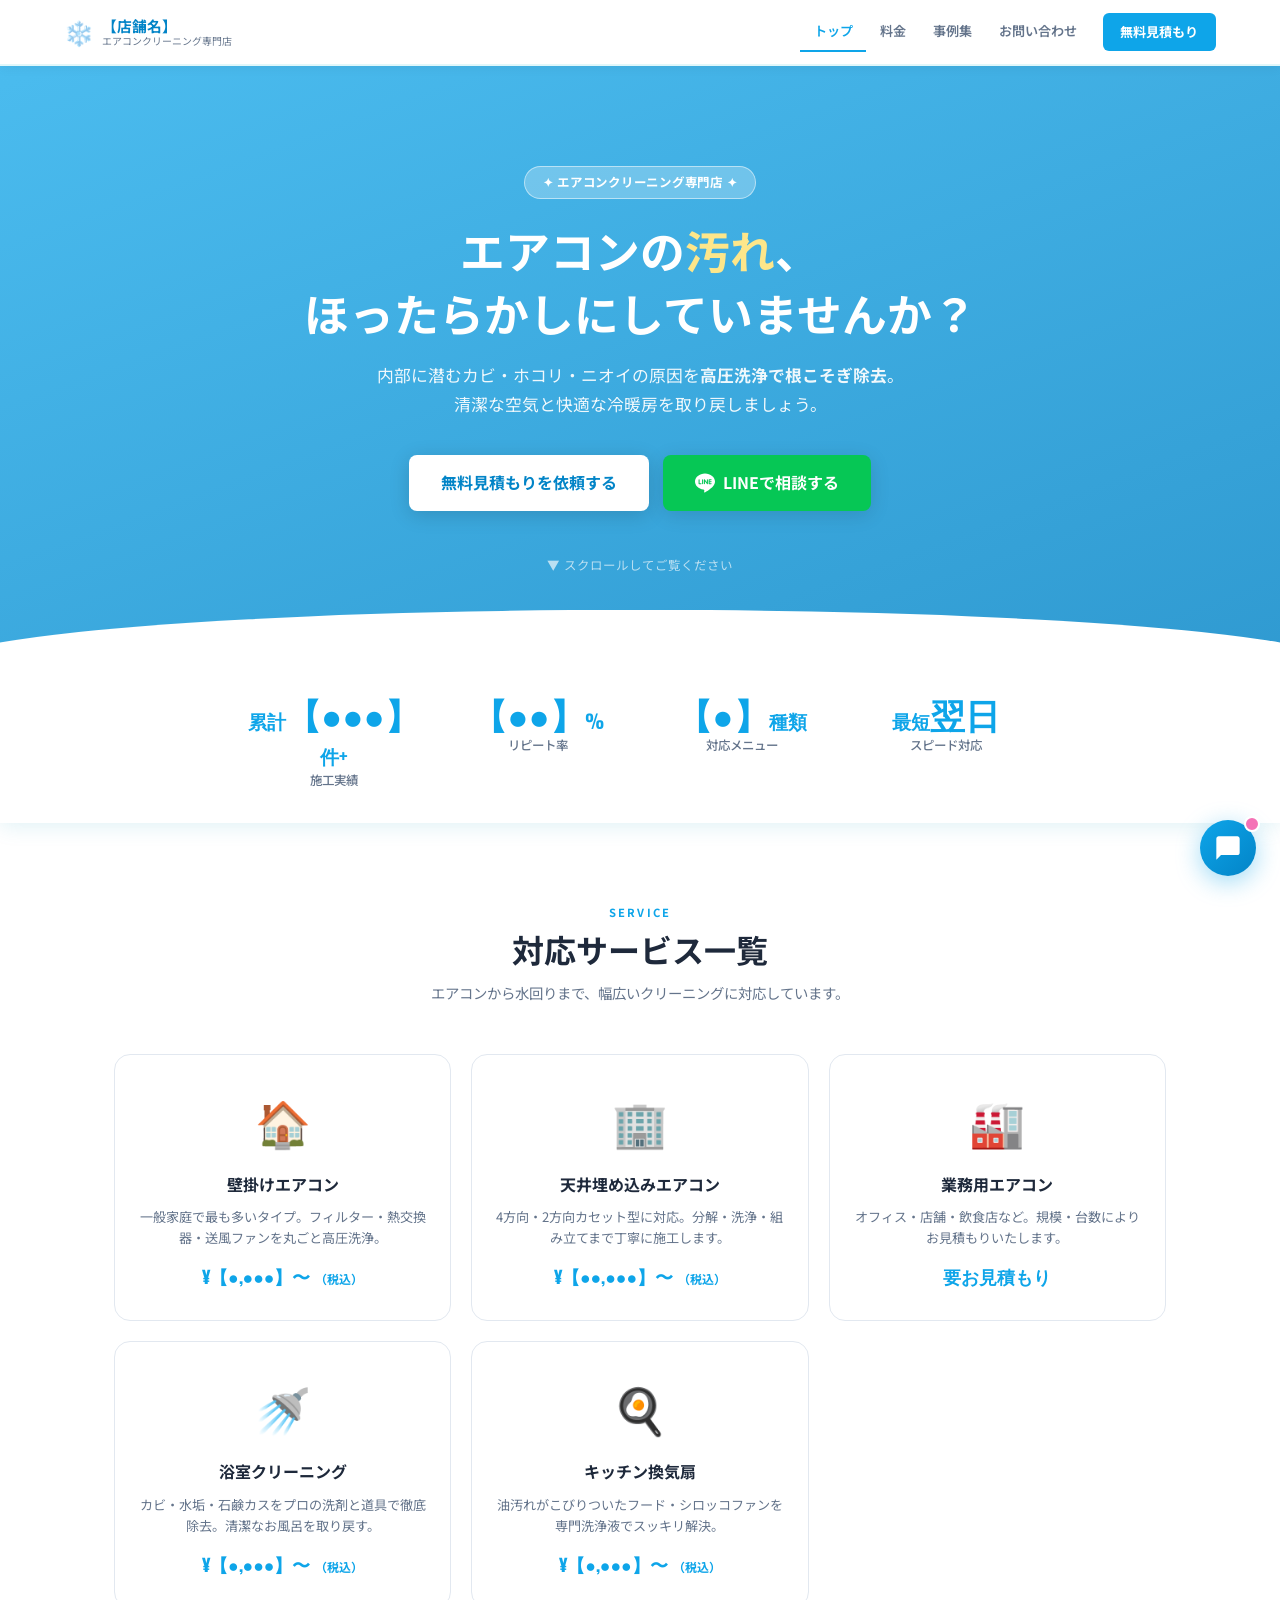
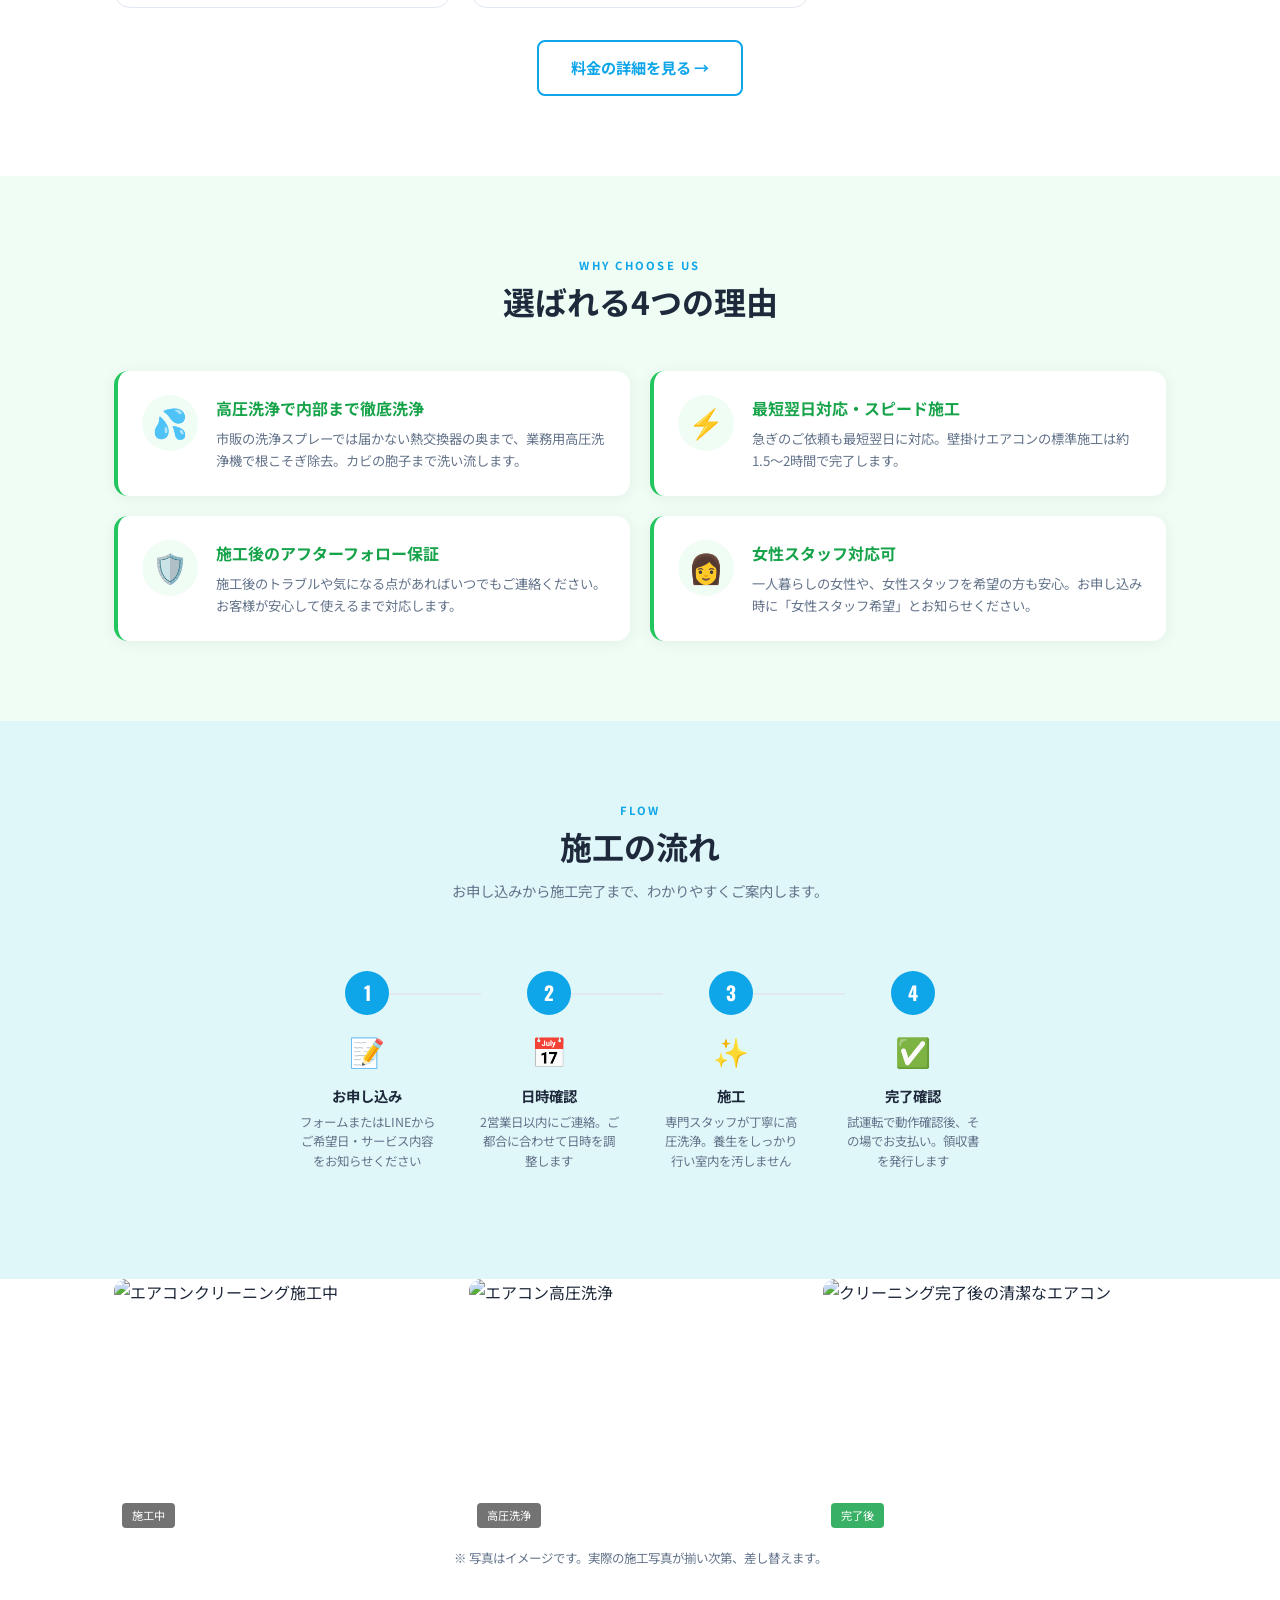
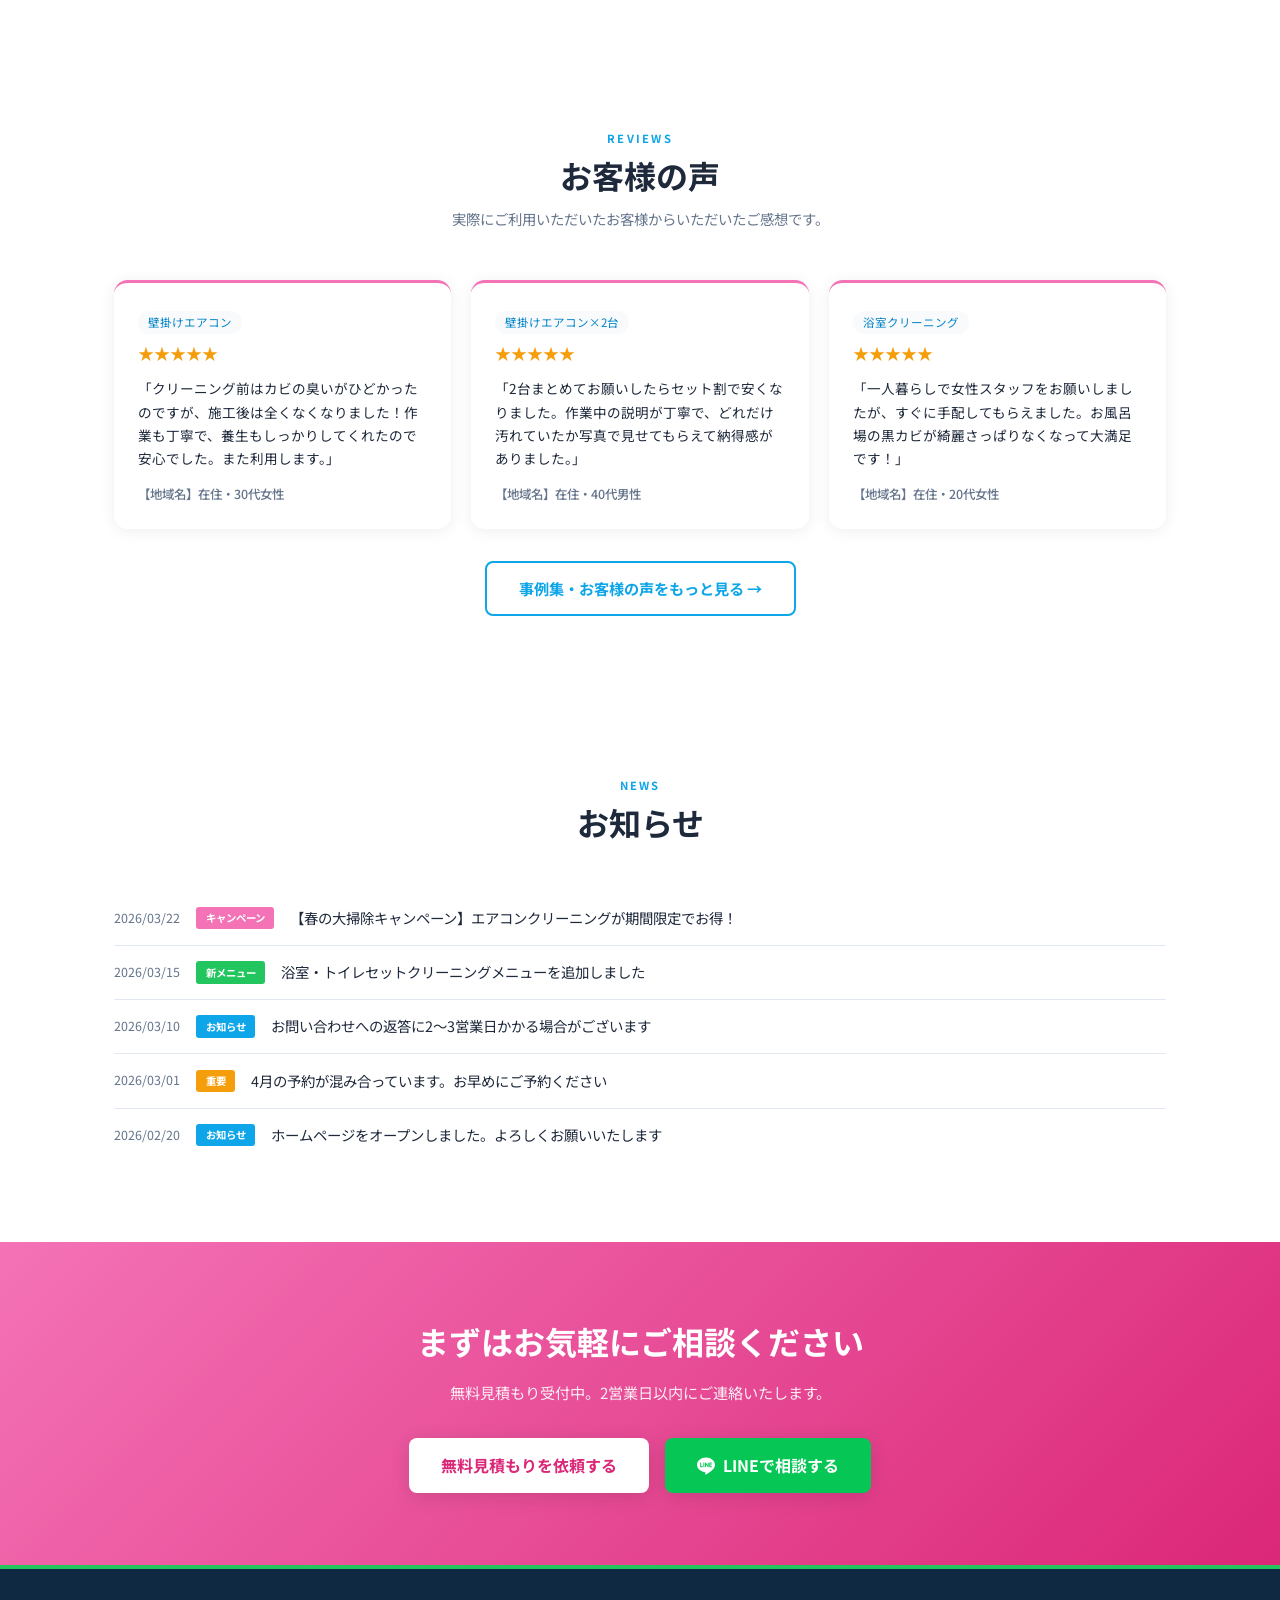
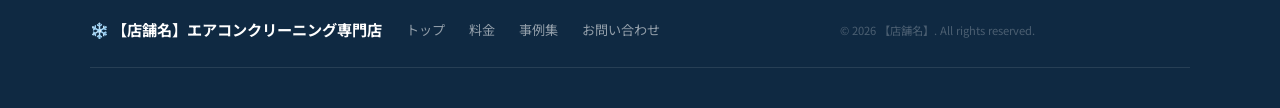
==== index.html @ 5e92447d "エアコンクリーニング専門店HP 初版 Co-Authored-By: Claude Sonnet 4.6 <noreply@anthropic.com>" ====
<!DOCTYPE html>
<html lang="ja">
<head>
  <meta charset="UTF-8">
  <meta name="viewport" content="width=device-width, initial-scale=1.0">
  <title>【地域名】エアコンクリーニング専門店 | プロの高圧洗浄で清潔なエアコンに</title>
  <meta name="description" content="【地域名】のエアコンクリーニング専門店。壁掛け・天井埋め込み・業務用エアコンの内部高圧洗浄。カビ・臭い・ホコリを徹底除去。女性スタッフ対応可・安心の保証付き。最短翌日対応。">
  <meta name="keywords" content="エアコンクリーニング,エアコン掃除,エアコン洗浄,カビ除去,【地域名】,即日対応,安い,料金">
  <!-- OGP -->
  <meta property="og:title" content="【地域名】エアコンクリーニング専門店">
  <meta property="og:description" content="高圧洗浄でエアコン内部のカビ・臭いを根こそぎ除去。安心の保証付き。【地域名】エリア対応。">
  <meta property="og:type" content="website">
  <meta property="og:locale" content="ja_JP">
  <!-- JSON-LD 構造化データ -->
  <script type="application/ld+json">
  {
    "@context": "https://schema.org",
    "@type": "LocalBusiness",
    "name": "【店舗名】エアコンクリーニング専門店",
    "description": "エアコン・水回りクリーニング専門店。高圧洗浄でカビ・臭いを徹底除去。",
    "areaServed": "【地域名】",
    "priceRange": "¥¥"
  }
  </script>
  <!-- Google Fonts -->
  <link rel="preconnect" href="https://fonts.googleapis.com">
  <link rel="preconnect" href="https://fonts.gstatic.com" crossorigin>
  <link href="https://fonts.googleapis.com/css2?family=Noto+Sans+JP:wght@400;500;700&family=Oswald:wght@500;700&display=swap" rel="stylesheet">
  <link rel="stylesheet" href="common.css">
  <style>
    /* ── ヒーローセクション ── */
    .hero {
      /* 家族 × 清潔な空間 + 明るい水色オーバーレイ */
      background:
        linear-gradient(160deg, rgba(14,165,233,0.75) 0%, rgba(2,132,199,0.82) 100%),
        url('https://images.unsplash.com/photo-1586023492125-27b2c045efd7?w=1400&q=80&auto=format&fit=crop&crop=center') center/cover no-repeat;
      color: var(--white);
      padding: 100px 24px 88px;
      text-align: center;
      position: relative;
      overflow: hidden;
    }
    /* 波形の白いアクセント */
    .hero::after {
      content: '';
      position: absolute;
      bottom: -2px;
      left: 0;
      right: 0;
      height: 56px;
      background: var(--white);
      clip-path: ellipse(55% 100% at 50% 100%);
    }
    .hero-inner { position: relative; max-width: 800px; margin: 0 auto; }
    .hero-badge {
      display: inline-block;
      background: rgba(255,255,255,0.25);
      border: 1px solid rgba(255,255,255,0.5);
      color: var(--white);
      font-size: 0.78rem;
      font-weight: 700;
      padding: 5px 18px;
      border-radius: 20px;
      letter-spacing: 0.06em;
      margin-bottom: 20px;
    }
    .hero h1 {
      font-size: clamp(1.6rem, 5vw, 2.8rem);
      font-weight: 700;
      line-height: 1.4;
      margin: 0 0 16px;
    }
    .hero h1 span { color: #FDE68A; } /* 黄色ハイライトで目立たせる */
    .hero-sub {
      font-size: clamp(0.9rem, 2vw, 1.05rem);
      opacity: 0.92;
      margin-bottom: 36px;
      line-height: 1.75;
    }
    .hero-btns {
      display: flex;
      gap: 14px;
      justify-content: center;
      flex-wrap: wrap;
    }
    /* ヒーロー内のCTAは白ボタン */
    .hero-btns .btn-primary {
      background: var(--white);
      color: var(--primary2);
      font-size: 1rem;
      padding: 14px 32px;
      box-shadow: 0 4px 20px rgba(0,0,0,0.15);
    }
    .hero-btns .btn-primary:hover { background: #F0FAFF; transform: translateY(-2px); }
    .hero-btns .btn-line {
      display: inline-flex;
      align-items: center;
      gap: 8px;
      background: #06C755;
      color: var(--white);
      font-size: 1rem;
      font-weight: 700;
      padding: 14px 32px;
      border-radius: 8px;
      text-decoration: none;
      transition: background 0.2s, transform 0.2s;
      box-shadow: 0 4px 20px rgba(0,0,0,0.12);
    }
    .hero-btns .btn-line:hover { background: #05a847; transform: translateY(-2px); }
    .hero-scroll {
      margin-top: 44px;
      font-size: 0.78rem;
      opacity: 0.65;
      letter-spacing: 0.08em;
    }

    /* ── 実績バー ── */
    .stats-bar {
      background: var(--white);
      box-shadow: 0 4px 20px rgba(8,145,178,0.12);
      padding: 32px 24px;
    }
    .stats-grid {
      display: grid;
      grid-template-columns: repeat(2, 1fr);
      gap: 24px 16px;
      max-width: 800px;
      margin: 0 auto;
    }
    @media (min-width: 640px) {
      .stats-grid { grid-template-columns: repeat(4, 1fr); }
    }
    .stat-item { text-align: center; }
    .stat-num {
      font-family: 'Oswald', sans-serif;
      font-size: 2.2rem;
      font-weight: 700;
      color: var(--primary);
      line-height: 1;
    }
    .stat-num span { font-size: 1.2rem; }
    .stat-label {
      font-size: 0.78rem;
      color: var(--muted);
      margin-top: 4px;
      font-weight: 500;
    }

    /* ── サービスカード ── */
    .service-grid {
      display: grid;
      grid-template-columns: 1fr;
      gap: 20px;
    }
    @media (min-width: 480px) {
      .service-grid { grid-template-columns: repeat(2, 1fr); }
    }
    @media (min-width: 900px) {
      .service-grid { grid-template-columns: repeat(3, 1fr); }
    }
    .service-card {
      background: var(--white);
      border: 1px solid var(--border);
      border-radius: 16px;
      padding: 28px 24px;
      text-align: center;
      transition: transform 0.2s, box-shadow 0.2s;
      cursor: default;
    }
    .service-card:hover {
      transform: translateY(-4px);
      box-shadow: 0 12px 32px rgba(8,145,178,0.15);
    }
    .service-icon {
      font-size: 2.8rem;
      margin-bottom: 12px;
    }
    .service-card h3 {
      font-size: 1rem;
      font-weight: 700;
      color: var(--charcoal);
      margin: 0 0 8px;
    }
    .service-card p {
      font-size: 0.82rem;
      color: var(--muted);
      line-height: 1.6;
      margin: 0 0 14px;
    }
    .service-price {
      font-family: 'Oswald', sans-serif;
      font-size: 1.1rem;
      font-weight: 700;
      color: var(--primary);
    }
    .service-price span { font-size: 0.75rem; font-family: 'Noto Sans JP', sans-serif; }
    /* 5枚目・ワイドカード対応 */
    @media (min-width: 900px) {
      .service-card.wide { grid-column: span 1; }
      .service-grid .service-card:nth-child(4),
      .service-grid .service-card:nth-child(5) { /* 4・5枚目は中央配置 */ }
    }

    /* ── 選ばれる理由 ── */
    .reason-grid {
      display: grid;
      grid-template-columns: 1fr;
      gap: 20px;
    }
    @media (min-width: 640px) {
      .reason-grid { grid-template-columns: repeat(2, 1fr); }
    }
    .reason-card {
      display: flex;
      gap: 18px;
      align-items: flex-start;
      background: var(--white);
      border-radius: 14px;
      padding: 24px;
      box-shadow: 0 2px 16px rgba(0,0,0,0.06);
      border-left: 4px solid var(--green);
    }
    .reason-icon {
      flex-shrink: 0;
      width: 56px;
      height: 56px;
      background: var(--green-bg);
      border-radius: 50%;
      display: flex;
      align-items: center;
      justify-content: center;
      font-size: 1.8rem;
    }
    .reason-body h3 {
      font-size: 1rem;
      font-weight: 700;
      color: var(--green2);
      margin: 0 0 6px;
    }
    .reason-body p {
      font-size: 0.83rem;
      color: var(--muted);
      line-height: 1.65;
      margin: 0;
    }

    /* ── 施工の流れ ── */
    .flow-section { background: var(--primary-bg); }
    .flow-steps {
      display: grid;
      grid-template-columns: 1fr;
      gap: 0;
      max-width: 720px;
      margin: 0 auto;
      position: relative;
    }
    @media (min-width: 640px) {
      .flow-steps { grid-template-columns: repeat(4, 1fr); gap: 0 8px; }
    }
    .flow-step {
      display: flex;
      flex-direction: column;
      align-items: center;
      text-align: center;
      padding: 20px 16px;
      position: relative;
    }
    /* SP: 縦線 */
    .flow-step:not(:last-child)::after {
      content: '↓';
      color: var(--primary);
      font-size: 1.4rem;
      margin-top: 8px;
    }
    @media (min-width: 640px) {
      .flow-step:not(:last-child)::after { content: ''; }
    }
    .flow-num {
      width: 44px;
      height: 44px;
      border-radius: 50%;
      background: var(--primary);
      color: var(--white);
      font-family: 'Oswald', sans-serif;
      font-size: 1.2rem;
      font-weight: 700;
      display: flex;
      align-items: center;
      justify-content: center;
      margin-bottom: 12px;
      position: relative;
      z-index: 1;
    }
    /* PC: 横線 */
    @media (min-width: 640px) {
      .flow-step:not(:last-child) .flow-num::after {
        content: '';
        position: absolute;
        left: 44px;
        top: 50%;
        width: calc(100% + 8px + 40px);
        height: 2px;
        background: var(--border);
        z-index: 0;
      }
    }
    .flow-icon { font-size: 1.8rem; margin-bottom: 8px; }
    .flow-step h3 {
      font-size: 0.9rem;
      font-weight: 700;
      color: var(--charcoal);
      margin: 0 0 4px;
    }
    .flow-step p {
      font-size: 0.78rem;
      color: var(--muted);
      line-height: 1.55;
      margin: 0;
    }

    /* ── お客様の声 ── */
    .voices-grid {
      display: grid;
      grid-template-columns: 1fr;
      gap: 20px;
    }
    @media (min-width: 640px) {
      .voices-grid { grid-template-columns: repeat(3, 1fr); }
    }
    .voice-card {
      background: var(--white);
      border-radius: 14px;
      padding: 24px;
      box-shadow: 0 2px 16px rgba(0,0,0,0.07);
      border-top: 3px solid var(--pink);
    }
    .voice-stars {
      color: #F59E0B;
      font-size: 1rem;
      margin-bottom: 10px;
    }
    .voice-text {
      font-size: 0.85rem;
      color: var(--charcoal);
      line-height: 1.7;
      margin: 0 0 14px;
    }
    .voice-meta {
      font-size: 0.78rem;
      color: var(--muted);
      font-weight: 500;
    }
    .voice-tag {
      display: inline-block;
      background: var(--gray);
      color: var(--primary2);
      font-size: 0.72rem;
      padding: 2px 10px;
      border-radius: 20px;
      margin-bottom: 6px;
    }

    /* ── お知らせ ── */
    .news-section { background: var(--white); }

    /* ── CTA ── */
    .cta-section {
      /* ピンクグラデーション：温かみ・行動喚起 */
      background: linear-gradient(135deg, var(--pink) 0%, var(--pink2) 100%);
      color: var(--white);
      text-align: center;
      padding: 72px 24px;
    }
    .cta-section h2 {
      font-size: clamp(1.4rem, 3.5vw, 2rem);
      font-weight: 700;
      margin: 0 0 12px;
    }
    .cta-section p {
      font-size: 0.95rem;
      opacity: 0.9;
      margin: 0 0 32px;
    }
    .cta-btns {
      display: flex;
      gap: 16px;
      justify-content: center;
      flex-wrap: wrap;
    }
    .cta-btns .btn-white {
      background: var(--white);
      color: var(--pink2);
      font-weight: 700;
      padding: 14px 32px;
      border-radius: 8px;
      text-decoration: none;
      font-size: 1rem;
      transition: all 0.2s;
      box-shadow: 0 4px 20px rgba(0,0,0,0.12);
    }
    .cta-btns .btn-white:hover { background: #FFF0F6; transform: translateY(-2px); }
    .cta-btns .btn-line {
      display: inline-flex;
      align-items: center;
      gap: 8px;
      background: #06C755;
      color: var(--white);
      font-size: 1rem;
      font-weight: 700;
      padding: 14px 32px;
      border-radius: 8px;
      text-decoration: none;
      transition: all 0.2s;
      box-shadow: 0 4px 20px rgba(0,0,0,0.12);
    }
    .cta-btns .btn-line:hover { background: #05a847; transform: translateY(-2px); }

    /* フェードインアニメーション */
    .fade-in { opacity: 0; transform: translateY(20px); transition: opacity 0.6s ease, transform 0.6s ease; }
    .fade-in.visible { opacity: 1; transform: none; }
  </style>
</head>
<body>

<!-- ヘッダー -->
<header class="site-header">
  <div class="header-inner">
    <a class="site-logo" href="index.html">
      <span class="logo-icon">❄️</span>
      <span class="logo-text">【店舗名】<small>エアコンクリーニング専門店</small></span>
    </a>
    <button class="hamburger" id="hamburger" aria-label="メニューを開く" aria-expanded="false">
      <span></span><span></span><span></span>
    </button>
    <nav class="global-nav" id="global-nav" aria-hidden="true">
      <ul>
        <li><a href="index.html" class="active">トップ</a></li>
        <li><a href="price.html">料金</a></li>
        <li><a href="cases.html">事例集</a></li>
        <li><a href="contact.html">お問い合わせ</a></li>
      </ul>
      <a href="contact.html" class="btn-primary nav-cta">無料見積もり</a>
    </nav>
  </div>
</header>

<!-- ヒーローセクション -->
<section class="hero">
  <div class="hero-inner">
    <span class="hero-badge">✦ エアコンクリーニング専門店 ✦</span>
    <h1>エアコンの<span>汚れ</span>、<br>ほったらかしにしていませんか？</h1>
    <p class="hero-sub">
      内部に潜むカビ・ホコリ・ニオイの原因を<strong>高圧洗浄で根こそぎ除去</strong>。<br>
      清潔な空気と快適な冷暖房を取り戻しましょう。
    </p>
    <div class="hero-btns">
      <a href="contact.html" class="btn-primary">無料見積もりを依頼する</a>
      <a href="contact.html" class="btn-line">
        <svg width="20" height="20" viewBox="0 0 24 24" fill="currentColor"><path d="M19.365 9.863c.349 0 .63.285.63.631 0 .345-.281.63-.63.63H17.61v1.125h1.755c.349 0 .63.283.63.63 0 .344-.281.629-.63.629h-2.386c-.345 0-.627-.285-.627-.629V8.108c0-.345.282-.63.63-.63h2.386c.346 0 .627.285.627.63 0 .349-.281.63-.63.63H17.61v1.125h1.755zm-3.855 3.016c0 .27-.174.51-.432.596-.064.021-.133.031-.199.031-.211 0-.391-.09-.51-.25l-2.443-3.317v2.94c0 .344-.279.629-.631.629-.346 0-.626-.285-.626-.629V8.108c0-.27.173-.51.43-.595.06-.023.136-.033.194-.033.195 0 .375.104.495.254l2.462 3.33V8.108c0-.345.282-.63.63-.63.345 0 .63.285.63.63v4.771zm-5.741 0c0 .344-.282.629-.631.629-.345 0-.627-.285-.627-.629V8.108c0-.345.282-.63.627-.63.349 0 .631.285.631.63v4.771zm-2.466.629H4.917c-.345 0-.63-.285-.63-.629V8.108c0-.345.285-.63.63-.63.348 0 .63.285.63.63v4.141h1.756c.348 0 .629.283.629.63 0 .344-.281.629-.629.629M24 10.314C24 4.943 18.615.572 12 .572S0 4.943 0 10.314c0 4.811 4.27 8.842 10.035 9.608.391.082.923.258 1.058.59.12.301.079.766.038 1.08l-.164 1.02c-.045.301-.24 1.186 1.049.645 1.291-.539 6.916-4.078 9.436-6.975C23.176 14.393 24 12.458 24 10.314"/></svg>
        LINEで相談する
      </a>
    </div>
    <p class="hero-scroll">▼ スクロールしてご覧ください</p>
  </div>
</section>

<!-- 実績バー -->
<section class="stats-bar">
  <div class="stats-grid">
    <div class="stat-item fade-in">
      <div class="stat-num"><span>累計</span>【●●●】<span>件+</span></div>
      <div class="stat-label">施工実績</div>
    </div>
    <div class="stat-item fade-in">
      <div class="stat-num">【●●】<span>%</span></div>
      <div class="stat-label">リピート率</div>
    </div>
    <div class="stat-item fade-in">
      <div class="stat-num">【●】<span>種類</span></div>
      <div class="stat-label">対応メニュー</div>
    </div>
    <div class="stat-item fade-in">
      <div class="stat-num"><span>最短</span>翌日</div>
      <div class="stat-label">スピード対応</div>
    </div>
  </div>
</section>

<!-- サービスカード -->
<section class="section">
  <div class="container">
    <div class="section-header fade-in">
      <p class="section-label">SERVICE</p>
      <h2 class="section-title">対応サービス一覧</h2>
      <p class="section-desc">エアコンから水回りまで、幅広いクリーニングに対応しています。</p>
    </div>
    <div class="service-grid">
      <div class="service-card fade-in">
        <div class="service-icon">🏠</div>
        <h3>壁掛けエアコン</h3>
        <p>一般家庭で最も多いタイプ。フィルター・熱交換器・送風ファンを丸ごと高圧洗浄。</p>
        <div class="service-price">¥【●,●●●】〜 <span>（税込）</span></div>
      </div>
      <div class="service-card fade-in">
        <div class="service-icon">🏢</div>
        <h3>天井埋め込みエアコン</h3>
        <p>4方向・2方向カセット型に対応。分解・洗浄・組み立てまで丁寧に施工します。</p>
        <div class="service-price">¥【●●,●●●】〜 <span>（税込）</span></div>
      </div>
      <div class="service-card fade-in">
        <div class="service-icon">🏭</div>
        <h3>業務用エアコン</h3>
        <p>オフィス・店舗・飲食店など。規模・台数によりお見積もりいたします。</p>
        <div class="service-price">要お見積もり</div>
      </div>
      <div class="service-card fade-in">
        <div class="service-icon">🚿</div>
        <h3>浴室クリーニング</h3>
        <p>カビ・水垢・石鹸カスをプロの洗剤と道具で徹底除去。清潔なお風呂を取り戻す。</p>
        <div class="service-price">¥【●,●●●】〜 <span>（税込）</span></div>
      </div>
      <div class="service-card fade-in">
        <div class="service-icon">🍳</div>
        <h3>キッチン換気扇</h3>
        <p>油汚れがこびりついたフード・シロッコファンを専門洗浄液でスッキリ解決。</p>
        <div class="service-price">¥【●,●●●】〜 <span>（税込）</span></div>
      </div>
    </div>
    <div style="text-align:center; margin-top: 32px;" class="fade-in">
      <a href="price.html" class="btn-outline">料金の詳細を見る →</a>
    </div>
  </div>
</section>

<!-- 選ばれる理由 -->
<section class="section" style="background: var(--green-bg);">
  <div class="container">
    <div class="section-header fade-in">
      <p class="section-label">WHY CHOOSE US</p>
      <h2 class="section-title">選ばれる4つの理由</h2>
    </div>
    <div class="reason-grid">
      <div class="reason-card fade-in">
        <div class="reason-icon">💦</div>
        <div class="reason-body">
          <h3>高圧洗浄で内部まで徹底洗浄</h3>
          <p>市販の洗浄スプレーでは届かない熱交換器の奥まで、業務用高圧洗浄機で根こそぎ除去。カビの胞子まで洗い流します。</p>
        </div>
      </div>
      <div class="reason-card fade-in">
        <div class="reason-icon">⚡</div>
        <div class="reason-body">
          <h3>最短翌日対応・スピード施工</h3>
          <p>急ぎのご依頼も最短翌日に対応。壁掛けエアコンの標準施工は約1.5〜2時間で完了します。</p>
        </div>
      </div>
      <div class="reason-card fade-in">
        <div class="reason-icon">🛡️</div>
        <div class="reason-body">
          <h3>施工後のアフターフォロー保証</h3>
          <p>施工後のトラブルや気になる点があればいつでもご連絡ください。お客様が安心して使えるまで対応します。</p>
        </div>
      </div>
      <div class="reason-card fade-in">
        <div class="reason-icon">👩</div>
        <div class="reason-body">
          <h3>女性スタッフ対応可</h3>
          <p>一人暮らしの女性や、女性スタッフを希望の方も安心。お申し込み時に「女性スタッフ希望」とお知らせください。</p>
        </div>
      </div>
    </div>
  </div>
</section>

<!-- 施工の流れ -->
<section class="section flow-section">
  <div class="container">
    <div class="section-header fade-in">
      <p class="section-label">FLOW</p>
      <h2 class="section-title">施工の流れ</h2>
      <p class="section-desc">お申し込みから施工完了まで、わかりやすくご案内します。</p>
    </div>
    <div class="flow-steps">
      <div class="flow-step fade-in">
        <div class="flow-num">1</div>
        <div class="flow-icon">📝</div>
        <h3>お申し込み</h3>
        <p>フォームまたはLINEからご希望日・サービス内容をお知らせください</p>
      </div>
      <div class="flow-step fade-in">
        <div class="flow-num">2</div>
        <div class="flow-icon">📅</div>
        <h3>日時確認</h3>
        <p>2営業日以内にご連絡。ご都合に合わせて日時を調整します</p>
      </div>
      <div class="flow-step fade-in">
        <div class="flow-num">3</div>
        <div class="flow-icon">✨</div>
        <h3>施工</h3>
        <p>専門スタッフが丁寧に高圧洗浄。養生をしっかり行い室内を汚しません</p>
      </div>
      <div class="flow-step fade-in">
        <div class="flow-num">4</div>
        <div class="flow-icon">✅</div>
        <h3>完了確認</h3>
        <p>試運転で動作確認後、その場でお支払い。領収書を発行します</p>
      </div>
    </div>
  </div>
</section>

<!-- 施工フォトセクション -->
<section class="section" style="background: var(--white); padding-top: 0;">
  <div class="container">
    <div style="display:grid; grid-template-columns:1fr; gap:16px;">
      <div style="display:grid; grid-template-columns:repeat(3,1fr); gap:12px;">
        <div style="border-radius:12px; overflow:hidden; aspect-ratio:4/3; position:relative;">
          <img src="https://images.unsplash.com/photo-1621905251189-9e3c8d37c8b2?w=600&q=75&auto=format&fit=crop"
               alt="エアコンクリーニング施工中" style="width:100%; height:100%; object-fit:cover; display:block;">
          <span style="position:absolute; bottom:8px; left:8px; background:rgba(0,0,0,0.55); color:#fff; font-size:0.7rem; padding:3px 10px; border-radius:4px;">施工中</span>
        </div>
        <div style="border-radius:12px; overflow:hidden; aspect-ratio:4/3; position:relative;">
          <img src="https://images.unsplash.com/photo-1558618666-fcd25c85cd64?w=600&q=75&auto=format&fit=crop"
               alt="エアコン高圧洗浄" style="width:100%; height:100%; object-fit:cover; display:block;">
          <span style="position:absolute; bottom:8px; left:8px; background:rgba(0,0,0,0.55); color:#fff; font-size:0.7rem; padding:3px 10px; border-radius:4px;">高圧洗浄</span>
        </div>
        <div style="border-radius:12px; overflow:hidden; aspect-ratio:4/3; position:relative;">
          <img src="https://images.unsplash.com/photo-1556909172-54557c7e4fb7?w=600&q=75&auto=format&fit=crop"
               alt="クリーニング完了後の清潔なエアコン" style="width:100%; height:100%; object-fit:cover; display:block;">
          <span style="position:absolute; bottom:8px; left:8px; background:rgba(22,163,74,0.85); color:#fff; font-size:0.7rem; padding:3px 10px; border-radius:4px;">完了後</span>
        </div>
      </div>
    </div>
    <p style="text-align:center; font-size:0.78rem; color:var(--muted); margin-top:12px;">※ 写真はイメージです。実際の施工写真が揃い次第、差し替えます。</p>
  </div>
</section>

<!-- お客様の声 -->
<section class="section" style="background: var(--white);">
  <div class="container">
    <div class="section-header fade-in">
      <p class="section-label">REVIEWS</p>
      <h2 class="section-title">お客様の声</h2>
      <p class="section-desc">実際にご利用いただいたお客様からいただいたご感想です。</p>
    </div>
    <div class="voices-grid">
      <div class="voice-card fade-in">
        <span class="voice-tag">壁掛けエアコン</span>
        <div class="voice-stars">★★★★★</div>
        <p class="voice-text">「クリーニング前はカビの臭いがひどかったのですが、施工後は全くなくなりました！作業も丁寧で、養生もしっかりしてくれたので安心でした。また利用します。」</p>
        <div class="voice-meta">【地域名】在住・30代女性</div>
      </div>
      <div class="voice-card fade-in">
        <span class="voice-tag">壁掛けエアコン×2台</span>
        <div class="voice-stars">★★★★★</div>
        <p class="voice-text">「2台まとめてお願いしたらセット割で安くなりました。作業中の説明が丁寧で、どれだけ汚れていたか写真で見せてもらえて納得感がありました。」</p>
        <div class="voice-meta">【地域名】在住・40代男性</div>
      </div>
      <div class="voice-card fade-in">
        <span class="voice-tag">浴室クリーニング</span>
        <div class="voice-stars">★★★★★</div>
        <p class="voice-text">「一人暮らしで女性スタッフをお願いしましたが、すぐに手配してもらえました。お風呂場の黒カビが綺麗さっぱりなくなって大満足です！」</p>
        <div class="voice-meta">【地域名】在住・20代女性</div>
      </div>
    </div>
    <div style="text-align:center; margin-top: 32px;" class="fade-in">
      <a href="cases.html" class="btn-outline">事例集・お客様の声をもっと見る →</a>
    </div>
  </div>
</section>

<!-- お知らせ -->
<section class="section news-section">
  <div class="container">
    <div class="section-header fade-in">
      <p class="section-label">NEWS</p>
      <h2 class="section-title">お知らせ</h2>
    </div>
    <ul class="news-list fade-in" id="news-list">
      <!-- news-data.js から動的に生成 -->
    </ul>
  </div>
</section>

<!-- CTA -->
<section class="cta-section fade-in">
  <h2>まずはお気軽にご相談ください</h2>
  <p>無料見積もり受付中。2営業日以内にご連絡いたします。</p>
  <div class="cta-btns">
    <a href="contact.html" class="btn-white">無料見積もりを依頼する</a>
    <a href="contact.html" class="btn-line">
      <svg width="18" height="18" viewBox="0 0 24 24" fill="currentColor"><path d="M19.365 9.863c.349 0 .63.285.63.631 0 .345-.281.63-.63.63H17.61v1.125h1.755c.349 0 .63.283.63.63 0 .344-.281.629-.63.629h-2.386c-.345 0-.627-.285-.627-.629V8.108c0-.345.282-.63.63-.63h2.386c.346 0 .627.285.627.63 0 .349-.281.63-.63.63H17.61v1.125h1.755zm-3.855 3.016c0 .27-.174.51-.432.596-.064.021-.133.031-.199.031-.211 0-.391-.09-.51-.25l-2.443-3.317v2.94c0 .344-.279.629-.631.629-.346 0-.626-.285-.626-.629V8.108c0-.27.173-.51.43-.595.06-.023.136-.033.194-.033.195 0 .375.104.495.254l2.462 3.33V8.108c0-.345.282-.63.63-.63.345 0 .63.285.63.63v4.771zm-5.741 0c0 .344-.282.629-.631.629-.345 0-.627-.285-.627-.629V8.108c0-.345.282-.63.627-.63.349 0 .631.285.631.63v4.771zm-2.466.629H4.917c-.345 0-.63-.285-.63-.629V8.108c0-.345.285-.63.63-.63.348 0 .63.285.63.63v4.141h1.756c.348 0 .629.283.629.63 0 .344-.281.629-.629.629M24 10.314C24 4.943 18.615.572 12 .572S0 4.943 0 10.314c0 4.811 4.27 8.842 10.035 9.608.391.082.923.258 1.058.59.12.301.079.766.038 1.08l-.164 1.02c-.045.301-.24 1.186 1.049.645 1.291-.539 6.916-4.078 9.436-6.975C23.176 14.393 24 12.458 24 10.314"/></svg>
      LINEで相談する
    </a>
  </div>
</section>

<!-- フッター -->
<footer class="site-footer">
  <div class="footer-inner">
    <div class="footer-logo">
      <span>❄️ 【店舗名】エアコンクリーニング専門店</span>
    </div>
    <nav class="footer-nav">
      <a href="index.html">トップ</a>
      <a href="price.html">料金</a>
      <a href="cases.html">事例集</a>
      <a href="contact.html">お問い合わせ</a>
    </nav>
    <p class="footer-copy">&copy; 2026 【店舗名】. All rights reserved.</p>
  </div>
</footer>

<!-- チャットボットウィジェット -->
<div class="chatbot-launcher" id="chatbot-launcher" aria-label="チャットを開く">
  <svg width="28" height="28" viewBox="0 0 24 24" fill="currentColor"><path d="M20 2H4c-1.1 0-2 .9-2 2v18l4-4h14c1.1 0 2-.9 2-2V4c0-1.1-.9-2-2-2z"/></svg>
  <span class="badge-dot"></span>
</div>
<div class="chatbot-window" id="chatbot-window" aria-hidden="true">
  <div class="chatbot-header">
    <span>💬 サポートチャット</span>
    <button class="chatbot-close" aria-label="チャットを閉じる">✕</button>
  </div>
  <div class="chatbot-messages" id="chatbot-messages"></div>
  <div class="chatbot-quick" id="chatbot-quick"></div>
  <div class="chatbot-input-row">
    <input type="text" class="chatbot-input" placeholder="質問を入力…" aria-label="メッセージを入力">
    <button class="chatbot-send" aria-label="送信">
      <svg width="18" height="18" viewBox="0 0 24 24" fill="currentColor"><path d="M2.01 21L23 12 2.01 3 2 10l15 2-15 2z"/></svg>
    </button>
  </div>
</div>

<!-- スクリプト -->
<script src="data/news-data.js"></script>
<script src="js/chatbot.js"></script>
<script>
/* ハンバーガーメニュー */
const hamburger = document.getElementById('hamburger');
const globalNav = document.getElementById('global-nav');
if (hamburger && globalNav) {
  hamburger.addEventListener('click', () => {
    const isOpen = hamburger.getAttribute('aria-expanded') === 'true';
    hamburger.setAttribute('aria-expanded', !isOpen);
    hamburger.classList.toggle('open', !isOpen);
    globalNav.classList.toggle('open', !isOpen);
    globalNav.setAttribute('aria-hidden', isOpen);
  });
}

/* お知らせ動的生成 */
function renderNews() {
  const list = document.getElementById('news-list');
  if (!list || typeof NEWS_DATA === 'undefined') return;
  list.innerHTML = NEWS_DATA.map(item => {
    const date = new Date(item.date).toLocaleDateString('ja-JP', { year: 'numeric', month: '2-digit', day: '2-digit' });
    return `<li class="news-item">
      <time class="news-date">${date}</time>
      <span class="news-badge type-${item.type}">${item.label}</span>
      <span class="news-title">${item.title}</span>
    </li>`;
  }).join('');
}
renderNews();

/* フェードインアニメーション */
const fadeEls = document.querySelectorAll('.fade-in');
if ('IntersectionObserver' in window) {
  const io = new IntersectionObserver((entries) => {
    entries.forEach(e => { if (e.isIntersecting) { e.target.classList.add('visible'); io.unobserve(e.target); } });
  }, { threshold: 0.12 });
  fadeEls.forEach(el => io.observe(el));
} else {
  fadeEls.forEach(el => el.classList.add('visible'));
}
</script>
</body>
</html>
---- common.css ----
/* =====================================================
   エアコンクリーニング専門店 — 共通スタイル
   カラー：水色・黄緑・ピンク（清潔・爽快・信頼）
   ===================================================== */

/* ── CSS変数 ── */
:root {
  --primary:   #0EA5E9;   /* 水色メイン（明るい空色）*/
  --primary2:  #0284C7;   /* 水色ダーク */
  --primary-bg:#E0F7FA;   /* 水色超薄（背景）*/
  --green:     #22C55E;   /* 黄緑メイン */
  --green2:    #65A30D;   /* 黄緑ダーク */
  --green-bg:  #F0FDF4;   /* 黄緑超薄（背景）*/
  --pink:      #F472B6;   /* ピンクメイン */
  --pink2:     #DB2777;   /* ピンクダーク */
  --pink-bg:   #FDF2F8;   /* ピンク超薄（背景）*/
  --charcoal:  #1E293B;   /* テキスト */
  --bg:        #F8FAFC;   /* セクション背景（清潔感のある薄グレー）*/
  --muted:     #64748B;   /* サブテキスト */
  --border:    #E2E8F0;   /* ボーダー */
  --white:     #FFFFFF;

  /* 後方互換エイリアス（各HTMLページのインラインスタイルが参照） */
  --gray:      #F8FAFC;   /* 旧 #F0F9FF → 青みを抑えクリーンに */
  --primary3:  #E0F7FA;   /* 水色薄（旧 #CFFAFE）*/
  --green2:    #16A34A;   /* 黄緑ダーク */
  --pink2:     #DB2777;   /* ピンクダーク */
  --border:    #E2E8F0;   /* 旧 #BAE6FD → 薄くニュートラルに */
}

/* ── リセット ── */
*, *::before, *::after { box-sizing: border-box; margin: 0; padding: 0; }
html { scroll-behavior: smooth; }
body {
  font-family: 'Noto Sans JP', sans-serif;
  color: var(--charcoal);
  background: var(--white);
  line-height: 1.7;
  font-size: 16px;
  -webkit-font-smoothing: antialiased;
}
img { max-width: 100%; height: auto; display: block; }
a   { color: inherit; text-decoration: none; }
ul, ol { list-style: none; }

/* ── レイアウト ── */
/* HTMLで使うクラス名に両方対応 */
.container,
.section-inner {
  max-width: 1100px;
  margin: 0 auto;
  padding: 0 1.5rem;
}

/* ── セクション ── */
.section { padding: 5rem 1.5rem; }

.section-header {
  text-align: center;
  margin-bottom: 3rem;
}

/* セクションラベル（英字小見出し） */
.section-label,
.section-tag {
  display: block;
  font-size: 0.7rem;
  font-weight: 700;
  letter-spacing: 0.2em;
  text-transform: uppercase;
  color: var(--primary);
  margin-bottom: 0.4rem;
}

/* セクションタイトル */
.section-title {
  font-size: clamp(1.4rem, 3vw, 2rem);
  font-weight: 700;
  color: var(--charcoal);
  line-height: 1.3;
  margin-bottom: 0.6rem;
}

/* セクション説明文 */
.section-desc,
.section-lead {
  font-size: 0.9rem;
  color: var(--muted);
  line-height: 1.8;
  max-width: 560px;
  margin: 0 auto;
}

/* ── ボタン ── */
.btn-primary {
  display: inline-flex;
  align-items: center;
  justify-content: center;
  background: var(--primary);
  color: #fff;
  font-weight: 700;
  font-size: 0.95rem;
  padding: 0.85rem 2rem;
  border-radius: 8px;
  text-decoration: none;
  transition: all 0.2s;
  min-height: 44px;
  border: none;
  cursor: pointer;
  gap: 0.4rem;
}
.btn-primary:hover {
  background: var(--primary2);
  transform: translateY(-2px);
  box-shadow: 0 6px 20px rgba(14,165,233,.3);
}

/* 光背景用アウトラインボタン（水色ボーダー） */
.btn-outline {
  display: inline-flex;
  align-items: center;
  justify-content: center;
  border: 2px solid var(--primary);
  color: var(--primary);
  background: transparent;
  font-weight: 700;
  font-size: 0.95rem;
  padding: 0.8rem 2rem;
  border-radius: 8px;
  text-decoration: none;
  transition: all 0.2s;
  min-height: 44px;
  gap: 0.4rem;
}
.btn-outline:hover {
  background: var(--primary);
  color: #fff;
}

/* 暗背景用アウトラインボタン（白ボーダー） */
.btn-outline-white {
  display: inline-flex;
  align-items: center;
  justify-content: center;
  border: 2px solid rgba(255,255,255,0.7);
  color: rgba(255,255,255,0.9);
  background: transparent;
  font-weight: 700;
  font-size: 0.95rem;
  padding: 0.8rem 2rem;
  border-radius: 8px;
  text-decoration: none;
  transition: all 0.2s;
  min-height: 44px;
}
.btn-outline-white:hover {
  border-color: #fff;
  color: #fff;
  background: rgba(255,255,255,0.15);
}

/* ── ヘッダー ── */
.site-header {
  background: var(--white);
  position: sticky;
  top: 0;
  z-index: 100;
  border-bottom: 2px solid var(--primary-bg);
  box-shadow: 0 1px 12px rgba(0,0,0,0.06);
}

.header-inner {
  max-width: 1200px;
  margin: 0 auto;
  padding: 0 1.5rem;
  display: flex;
  align-items: center;
  justify-content: space-between;
  height: 64px;
  gap: 1rem;
}

/* ロゴ */
.site-logo,
.logo-area {
  display: flex;
  align-items: center;
  gap: 0.5rem;
  text-decoration: none;
  flex-shrink: 0;
  color: inherit;
}
.logo-icon { font-size: 1.5rem; line-height: 1; }
.logo-text {
  line-height: 1.25;
  font-weight: 700;
  font-size: 0.92rem;
  color: var(--primary2);
}
.logo-text small {
  display: block;
  font-size: 0.62rem;
  font-weight: 400;
  color: var(--muted);
}

/* グローバルナビ — class と id 両方に対応 */
.global-nav,
#global-nav {
  display: flex;
  align-items: center;
  gap: 0.25rem;
}
.global-nav ul,
#global-nav ul {
  display: flex;
  align-items: center;
  gap: 0;
  list-style: none;
}
.global-nav ul li a,
#global-nav ul li a {
  color: var(--muted);
  font-size: 0.82rem;
  font-weight: 600;
  padding: 0.5rem 0.85rem;
  display: block;
  transition: color 0.2s;
  border-bottom: 2px solid transparent;
  white-space: nowrap;
}
.global-nav ul li a:hover,
.global-nav ul li a.active,
#global-nav ul li a:hover,
#global-nav ul li a.active {
  color: var(--primary);
  border-bottom-color: var(--primary);
}

/* ナビ内CTAボタン */
.nav-cta {
  background: var(--primary) !important;
  color: #fff !important;
  font-weight: 700 !important;
  font-size: 0.82rem !important;
  padding: 0.5rem 1.1rem !important;
  border-radius: 6px !important;
  margin-left: 0.5rem;
  white-space: nowrap;
  border-bottom: none !important;
  min-height: 36px;
  display: inline-flex !important;
  align-items: center;
  text-decoration: none;
  transition: background 0.2s;
}
.nav-cta:hover { background: var(--primary2) !important; }

/* ハンバーガー */
.hamburger,
.nav-toggle {
  display: none;
  flex-direction: column;
  gap: 5px;
  background: none;
  border: none;
  cursor: pointer;
  padding: 0.5rem;
  flex-shrink: 0;
  min-height: 44px;
  min-width: 44px;
  justify-content: center;
}
.hamburger span,
.nav-toggle span {
  display: block;
  width: 22px;
  height: 2px;
  background: var(--charcoal);
  border-radius: 2px;
  transition: all 0.3s;
}

/* ── ページヒーロー（下層ページ共通）── */
.page-hero {
  background: linear-gradient(135deg, var(--primary) 0%, var(--primary2) 100%);
  padding: 4rem 1.5rem 3.5rem;
  text-align: center;
  position: relative;
  overflow: hidden;
}
.page-hero::before {
  content: '';
  position: absolute;
  inset: 0;
  background: url("data:image/svg+xml,%3Csvg width='80' height='80' viewBox='0 0 80 80' xmlns='http://www.w3.org/2000/svg'%3E%3Cg fill='none'%3E%3Ccircle cx='40' cy='40' r='30' stroke='%23fff' stroke-width='0.5' stroke-opacity='0.08'/%3E%3C/g%3E%3C/svg%3E");
}
.page-hero .container { position: relative; z-index: 1; }

/* ラベル（"PRICE" / "CASES" など） */
.page-hero-label,
.page-hero-tag {
  display: block;
  font-size: 0.7rem;
  font-weight: 700;
  letter-spacing: 0.2em;
  text-transform: uppercase;
  color: rgba(255,255,255,0.7);
  margin-bottom: 0.5rem;
}

.page-hero-title {
  font-size: clamp(1.6rem, 4vw, 2.4rem);
  font-weight: 700;
  color: #fff;
  line-height: 1.3;
  margin-bottom: 0.5rem;
}

.page-hero-desc,
.page-hero-lead {
  font-size: 0.9rem;
  color: rgba(255,255,255,0.8);
  line-height: 1.75;
}

/* ── フッター ── */
.site-footer {
  background: #0F2942;
  color: rgba(255,255,255,0.65);
  padding: 3rem 1.5rem 1.5rem;
  border-top: 4px solid var(--green);
}
.footer-inner {
  max-width: 1100px;
  margin: 0 auto;
  display: flex;
  justify-content: space-between;
  align-items: center;
  flex-wrap: wrap;
  gap: 1.5rem;
  padding-bottom: 1.5rem;
  border-bottom: 1px solid rgba(255,255,255,0.1);
  margin-bottom: 1rem;
}
.footer-logo {
  font-size: 0.95rem;
  color: #fff;
  font-weight: 700;
}
/* footer-nav: フッターのリンクリスト */
.footer-nav,
.footer-links {
  display: flex;
  gap: 1.5rem;
  flex-wrap: wrap;
  align-items: center;
}
.footer-nav a,
.footer-links a {
  color: rgba(255,255,255,0.55);
  font-size: 0.82rem;
  transition: color 0.2s;
}
.footer-nav a:hover,
.footer-links a:hover { color: #fff; }

.footer-copy {
  max-width: 1100px;
  margin: 0 auto;
  text-align: center;
  font-size: 0.7rem;
  color: rgba(255,255,255,0.25);
}

/* ── お知らせリスト ── */
.news-list { display: flex; flex-direction: column; }
.news-item {
  display: flex;
  align-items: center;
  gap: 1rem;
  padding: 0.9rem 0;
  border-bottom: 1px solid var(--border);
  flex-wrap: wrap;
}
.news-item:last-child { border-bottom: none; }
.news-date {
  font-size: 0.78rem;
  color: var(--muted);
  white-space: nowrap;
}
/* .news-badge と .news-badge-label 両方に対応 */
.news-badge,
.news-badge-label {
  font-size: 0.65rem;
  font-weight: 700;
  padding: 0.15rem 0.6rem;
  border-radius: 3px;
  white-space: nowrap;
  color: #fff;
}
/* type別バッジカラー */
.type-campaign { background: var(--pink); }
.type-new      { background: var(--green); }
.type-info     { background: var(--primary); }
.type-notice   { background: #F59E0B; }

/* .news-title と .news-title-text 両方に対応 */
.news-title,
.news-title-text {
  font-size: 0.9rem;
  color: var(--charcoal);
  flex: 1;
  min-width: 160px;
}

/* ── フォーム ── */
.form-group { margin-bottom: 1.4rem; }
.form-label {
  display: flex;
  align-items: center;
  gap: 0.4rem;
  font-size: 0.85rem;
  font-weight: 700;
  color: var(--charcoal);
  margin-bottom: 0.5rem;
}
.required {
  background: var(--pink);
  color: #fff;
  font-size: 0.6rem;
  font-weight: 700;
  padding: 0.1rem 0.45rem;
  border-radius: 3px;
}
.form-input,
.form-select,
.form-textarea {
  width: 100%;
  padding: 0.85rem 1rem;
  border: 1.5px solid var(--border);
  border-radius: 8px;
  font-family: 'Noto Sans JP', sans-serif;
  font-size: 0.9rem;
  color: var(--charcoal);
  background: var(--white);
  transition: border-color 0.2s, box-shadow 0.2s;
  outline: none;
  min-height: 44px;
}
.form-input:focus,
.form-select:focus,
.form-textarea:focus {
  border-color: var(--primary);
  box-shadow: 0 0 0 3px rgba(14,165,233,.1);
}
.form-textarea { resize: vertical; min-height: 150px; line-height: 1.7; }
.privacy-check { margin: 1.2rem 0 1.8rem; }

/* ── FAQアコーディオン（共通ベース）── */
.faq-list { display: flex; flex-direction: column; gap: 0.5rem; }
.faq-item {
  background: var(--white);
  border-radius: 10px;
  border: 1px solid var(--border);
  overflow: hidden;
  transition: box-shadow 0.2s;
}
.faq-item:hover { box-shadow: 0 2px 12px rgba(14,165,233,.08); }

/* ── チャットボット ── */
.chatbot-launcher {
  position: fixed;
  bottom: 24px;
  right: 24px;
  z-index: 9000;
  width: 56px;
  height: 56px;
  background: linear-gradient(135deg, var(--primary), var(--primary2));
  border-radius: 50%;
  border: none;
  cursor: pointer;
  box-shadow: 0 6px 24px rgba(14,165,233,.4);
  display: flex;
  align-items: center;
  justify-content: center;
  color: #fff;
  transition: transform 0.25s, box-shadow 0.25s;
}
.chatbot-launcher:hover {
  transform: scale(1.1);
  box-shadow: 0 10px 32px rgba(14,165,233,.5);
}
.badge-dot {
  position: absolute;
  top: -4px;
  right: -4px;
  width: 16px;
  height: 16px;
  background: var(--pink);
  border-radius: 50%;
  border: 2px solid #fff;
}
.chatbot-window {
  position: fixed;
  bottom: 92px;
  right: 24px;
  z-index: 8999;
  width: min(360px, calc(100vw - 32px));
  max-height: 520px;
  background: var(--white);
  border-radius: 16px;
  box-shadow: 0 8px 40px rgba(0,0,0,0.14);
  display: flex;
  flex-direction: column;
  overflow: hidden;
  transform: scale(0.9) translateY(20px);
  opacity: 0;
  pointer-events: none;
  transition: transform 0.2s ease, opacity 0.2s ease;
  transform-origin: bottom right;
}
.chatbot-window.open {
  transform: scale(1) translateY(0);
  opacity: 1;
  pointer-events: all;
}
.chatbot-header {
  background: linear-gradient(135deg, var(--primary2), var(--primary));
  padding: 0.9rem 1rem;
  display: flex;
  align-items: center;
  justify-content: space-between;
  color: #fff;
  font-weight: 700;
  font-size: 0.9rem;
  border-bottom: 3px solid var(--green);
}
.chatbot-close {
  background: none;
  border: none;
  color: rgba(255,255,255,.7);
  cursor: pointer;
  font-size: 1rem;
  min-height: 44px;
  min-width: 44px;
  display: flex;
  align-items: center;
  justify-content: center;
  border-radius: 4px;
  transition: color 0.2s;
}
.chatbot-close:hover { color: #fff; }
.chatbot-messages {
  flex: 1;
  overflow-y: auto;
  padding: 1rem;
  display: flex;
  flex-direction: column;
  gap: 0.7rem;
  scroll-behavior: smooth;
}
.chat-msg { display: flex; max-width: 92%; }
.chat-msg.bot  { align-self: flex-start; }
.chat-msg.user { align-self: flex-end; flex-direction: row-reverse; }
.chat-bubble {
  padding: 0.65rem 1rem;
  border-radius: 16px;
  font-size: 0.84rem;
  line-height: 1.65;
}
.bot .chat-bubble {
  background: var(--bg);
  border-bottom-left-radius: 4px;
  color: var(--charcoal);
}
.user .chat-bubble {
  background: var(--primary);
  border-bottom-right-radius: 4px;
  color: #fff;
}
.bot .chat-bubble a { color: var(--primary2); text-decoration: underline; }
.chat-typing {
  display: flex;
  align-items: center;
  gap: 4px;
  padding: 0.75rem 1rem;
  background: var(--bg);
  border-radius: 16px;
  border-bottom-left-radius: 4px;
  align-self: flex-start;
}
.chat-typing span {
  width: 7px;
  height: 7px;
  background: var(--muted);
  border-radius: 50%;
  animation: chatTyping 1.2s infinite;
}
.chat-typing span:nth-child(2) { animation-delay: 0.2s; }
.chat-typing span:nth-child(3) { animation-delay: 0.4s; }
@keyframes chatTyping {
  0%,60%,100% { transform: translateY(0); opacity: 0.4; }
  30%          { transform: translateY(-5px); opacity: 1; }
}
.chatbot-quick {
  padding: 0.5rem 0.85rem;
  display: flex;
  flex-wrap: wrap;
  gap: 0.4rem;
  border-top: 1px solid var(--border);
  background: var(--bg);
}
.quick-btn {
  background: var(--white);
  border: 1.5px solid var(--border);
  border-radius: 99px;
  padding: 0.3rem 0.85rem;
  font-size: 0.75rem;
  cursor: pointer;
  transition: all 0.2s;
  color: var(--charcoal);
  font-family: 'Noto Sans JP', sans-serif;
  min-height: 36px;
}
.quick-btn:hover {
  background: var(--primary);
  color: #fff;
  border-color: var(--primary);
}
.chatbot-input-row {
  padding: 0.5rem 0.85rem;
  display: flex;
  gap: 0.4rem;
  border-top: 1px solid var(--border);
  background: var(--white);
}
.chatbot-input {
  flex: 1;
  border: 1.5px solid var(--border);
  border-radius: 99px;
  padding: 0.5rem 1rem;
  font-family: 'Noto Sans JP', sans-serif;
  font-size: 0.86rem;
  color: var(--charcoal);
  transition: border-color 0.2s;
  min-height: 40px;
  outline: none;
  background: var(--white);
}
.chatbot-input:focus { border-color: var(--primary); }
.chatbot-send {
  width: 40px;
  height: 40px;
  background: var(--primary);
  border: none;
  border-radius: 50%;
  color: #fff;
  cursor: pointer;
  display: flex;
  align-items: center;
  justify-content: center;
  transition: background 0.2s;
  flex-shrink: 0;
}
.chatbot-send:hover { background: var(--primary2); }

/* ── レスポンシブ ── */
@media (max-width: 768px) {
  .hamburger,
  .nav-toggle { display: flex; }

  .global-nav,
  #global-nav {
    display: none;
    position: absolute;
    top: 64px;
    left: 0;
    right: 0;
    background: var(--white);
    border-top: 1px solid var(--border);
    border-bottom: 3px solid var(--primary);
    padding: 1rem 0;
    z-index: 99;
    box-shadow: 0 8px 24px rgba(0,0,0,0.08);
    flex-direction: column;
    align-items: stretch;
  }
  .global-nav.open,
  #global-nav.open { display: flex; }

  .global-nav ul,
  #global-nav ul { flex-direction: column; }

  .global-nav ul li a,
  #global-nav ul li a {
    padding: 0.9rem 1.5rem;
    border-bottom: 1px solid var(--border);
    border-left: none;
    font-size: 0.95rem;
  }

  .nav-cta {
    margin: 0.75rem 1.5rem !important;
    display: flex !important;
    text-align: center;
    justify-content: center;
  }

  .footer-inner { flex-direction: column; align-items: flex-start; gap: 1rem; }
  .footer-nav, .footer-links { gap: 1rem; }
  .section { padding: 3.5rem 1.2rem; }
}

@media (max-width: 480px) {
  .page-hero { padding: 3rem 1.2rem 2.5rem; }
}
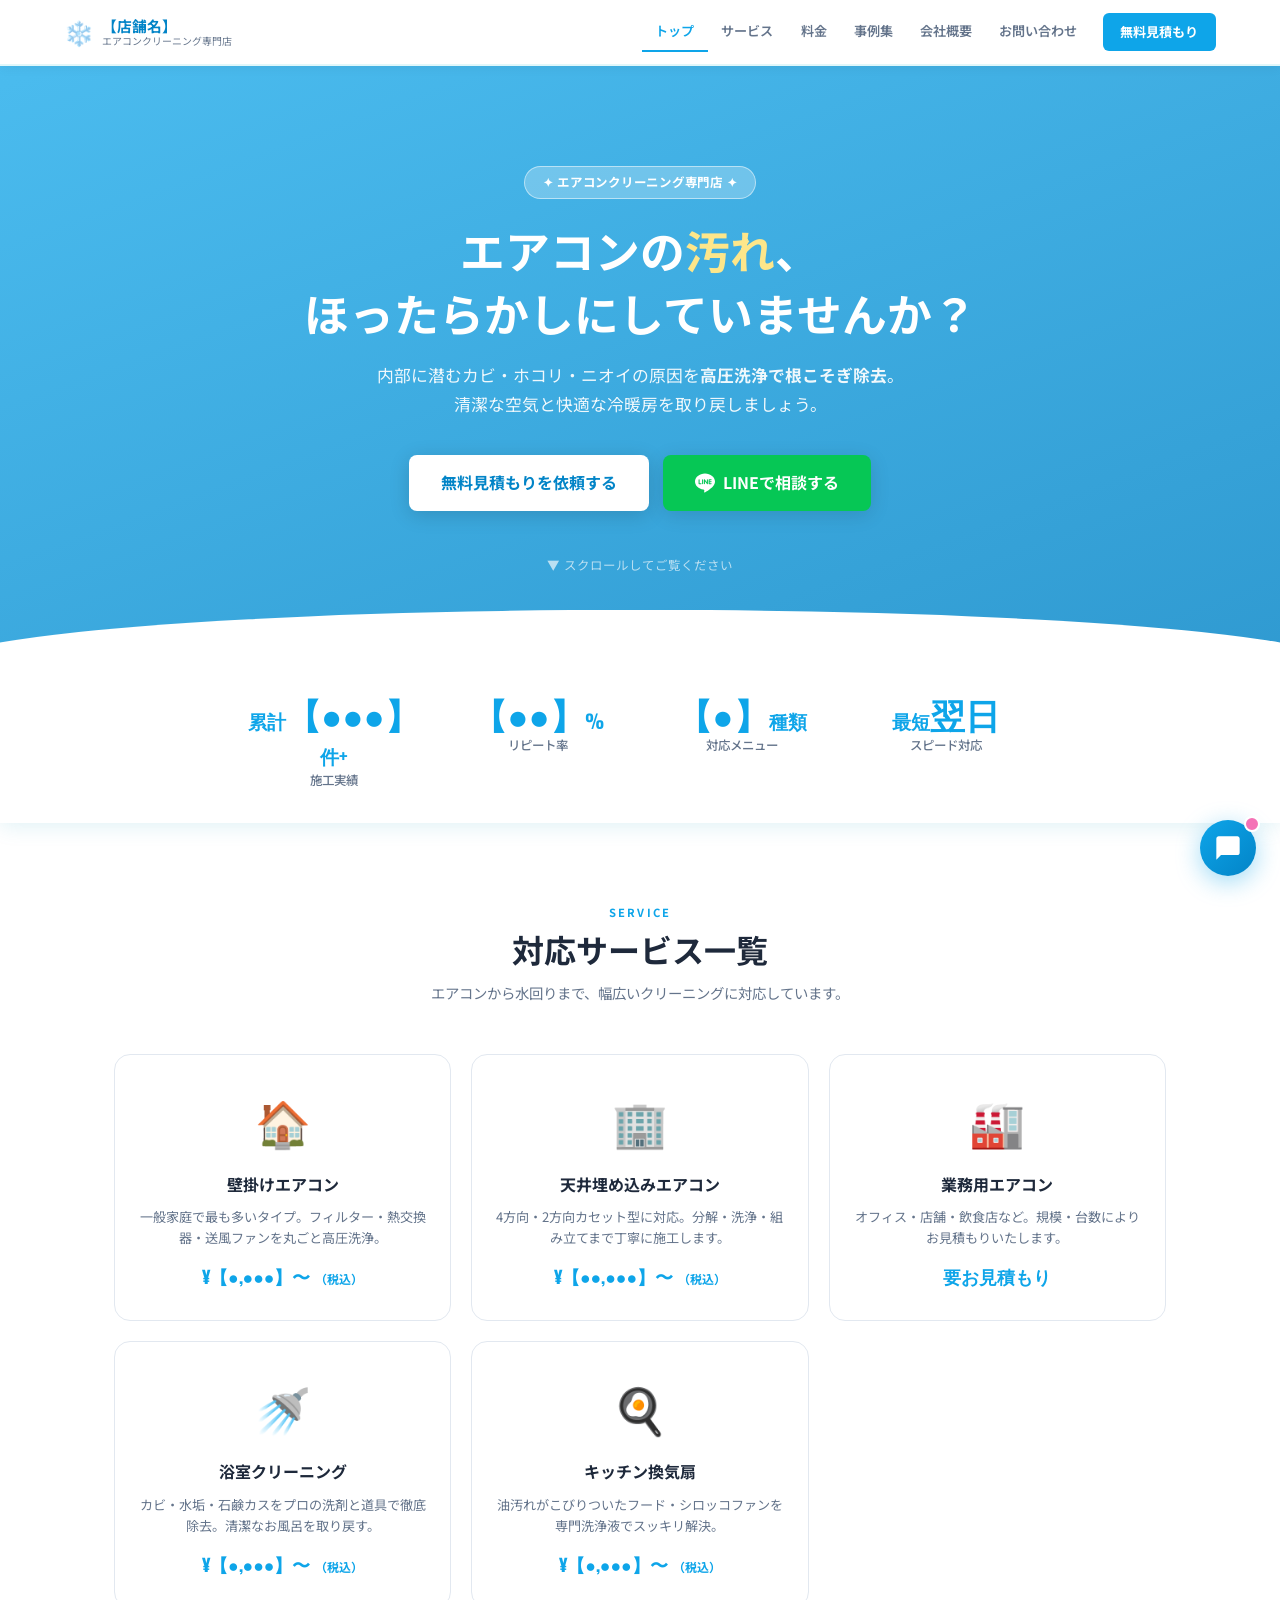
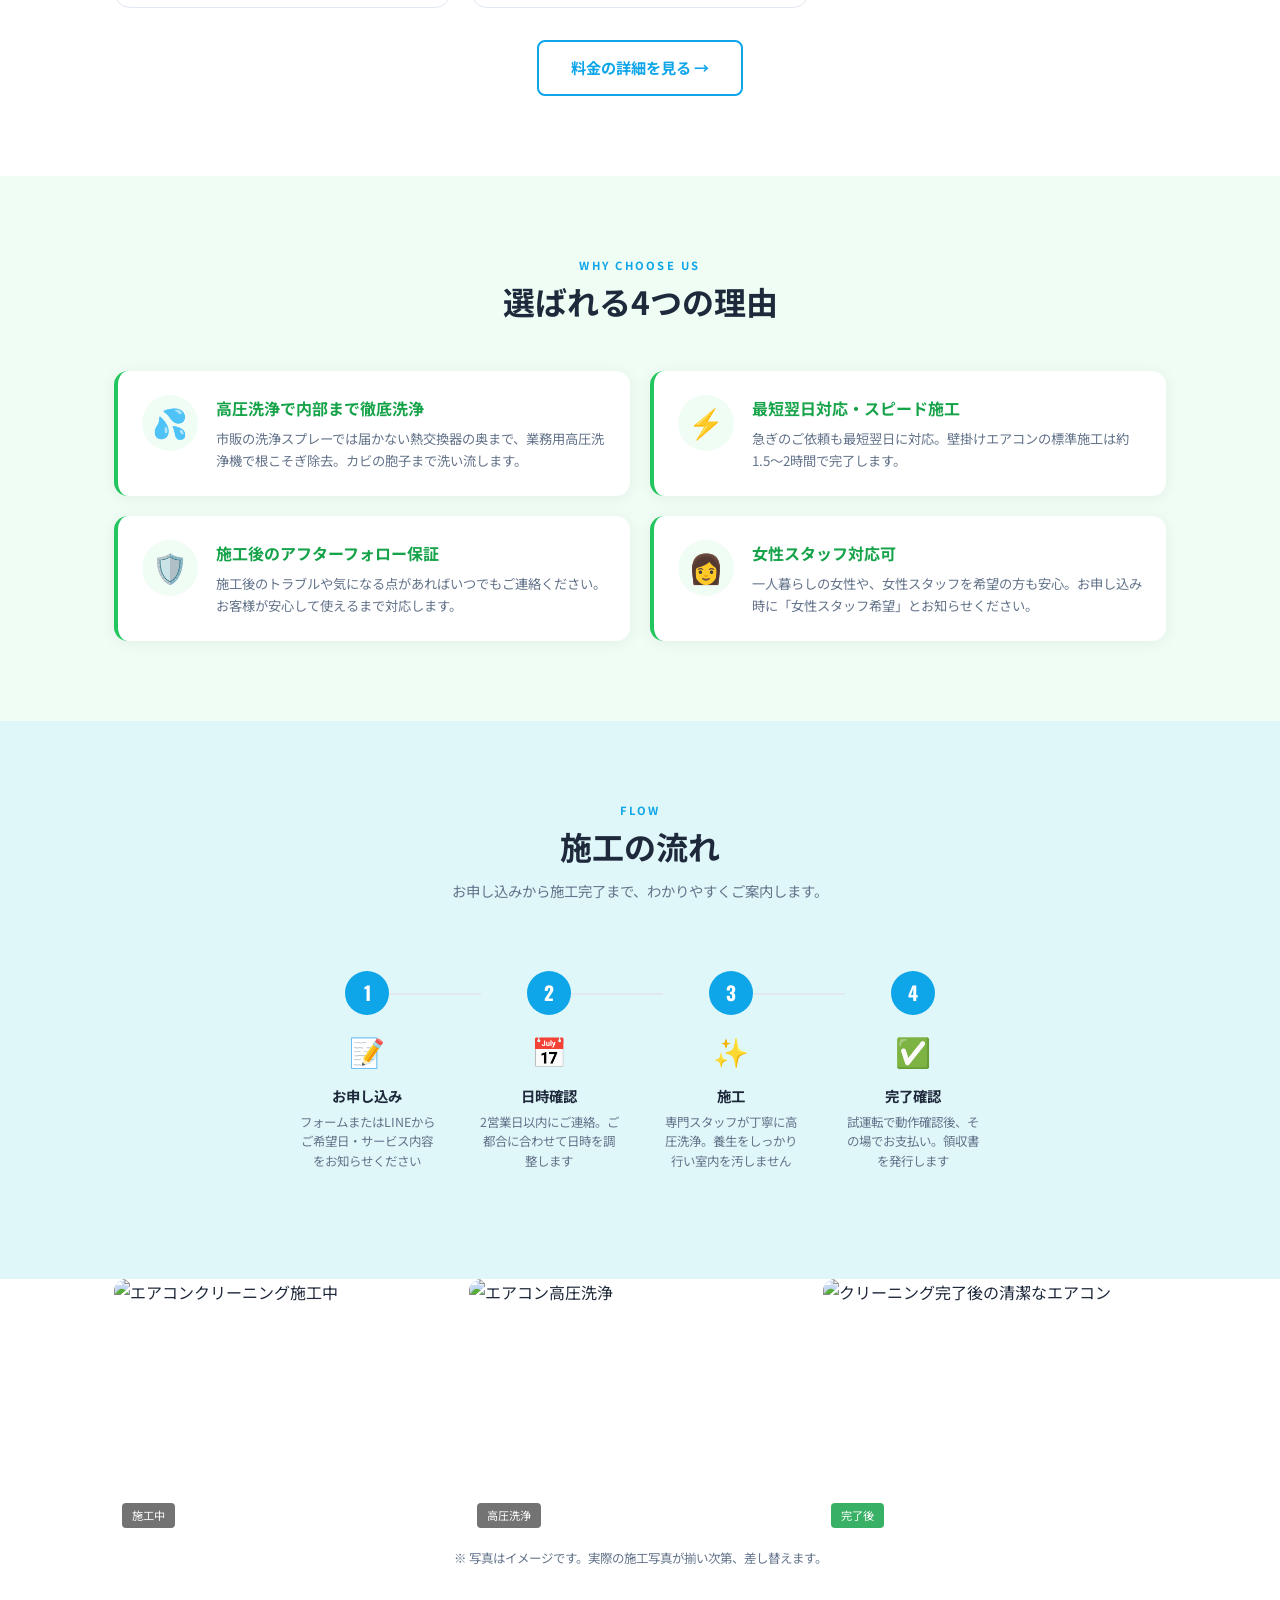
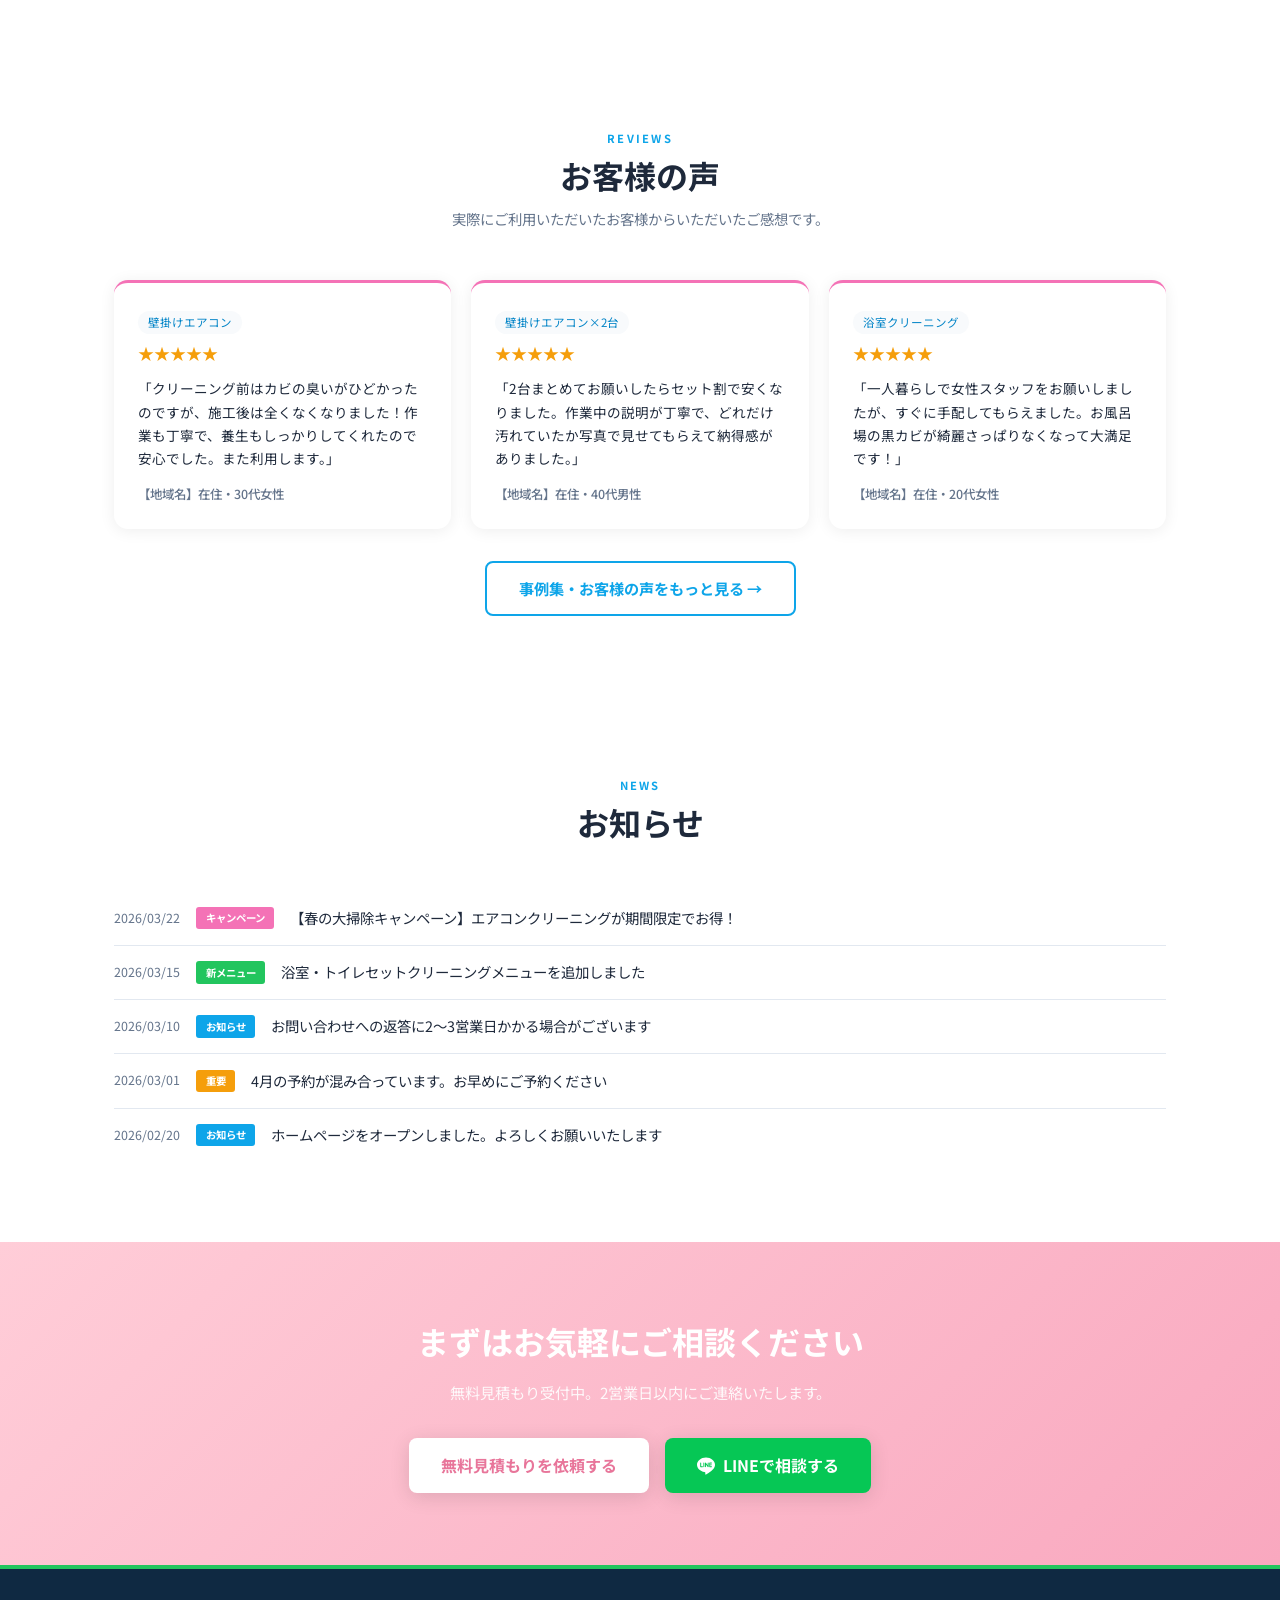
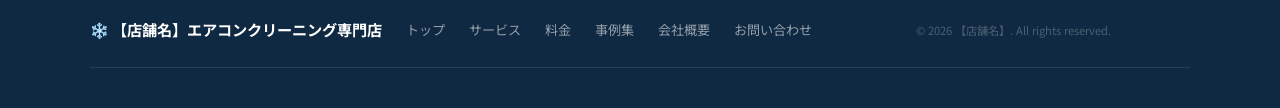
==== commit de2e70f0: "桜色CTA・サービスページ・会社概要ページを追加、全ナビ更新 Co-Authored-By: Claude Sonnet 4.6 <noreply@anthropic.com>" ====
--- a/index.html
+++ b/index.html
@@ -365,8 +365,8 @@
 
     /* ── CTA ── */
     .cta-section {
-      /* ピンクグラデーション：温かみ・行動喚起 */
-      background: linear-gradient(135deg, var(--pink) 0%, var(--pink2) 100%);
+      /* 桜色グラデーション：柔らかく温かみのある行動喚起 */
+      background: linear-gradient(135deg, #FFCDD8 0%, #F9A8BF 100%);
       color: var(--white);
       text-align: center;
       padding: 72px 24px;
@@ -389,7 +389,7 @@
     }
     .cta-btns .btn-white {
       background: var(--white);
-      color: var(--pink2);
+      color: #E8759A;
       font-weight: 700;
       padding: 14px 32px;
       border-radius: 8px;
@@ -433,10 +433,12 @@
       <span></span><span></span><span></span>
     </button>
     <nav class="global-nav" id="global-nav" aria-hidden="true">
-      <ul>
+            <ul>
         <li><a href="index.html" class="active">トップ</a></li>
+        <li><a href="service.html">サービス</a></li>
         <li><a href="price.html">料金</a></li>
         <li><a href="cases.html">事例集</a></li>
+        <li><a href="about.html">会社概要</a></li>
         <li><a href="contact.html">お問い合わせ</a></li>
       </ul>
       <a href="contact.html" class="btn-primary nav-cta">無料見積もり</a>
@@ -703,8 +705,10 @@
     </div>
     <nav class="footer-nav">
       <a href="index.html">トップ</a>
+      <a href="service.html">サービス</a>
       <a href="price.html">料金</a>
       <a href="cases.html">事例集</a>
+      <a href="about.html">会社概要</a>
       <a href="contact.html">お問い合わせ</a>
     </nav>
     <p class="footer-copy">&copy; 2026 【店舗名】. All rights reserved.</p>
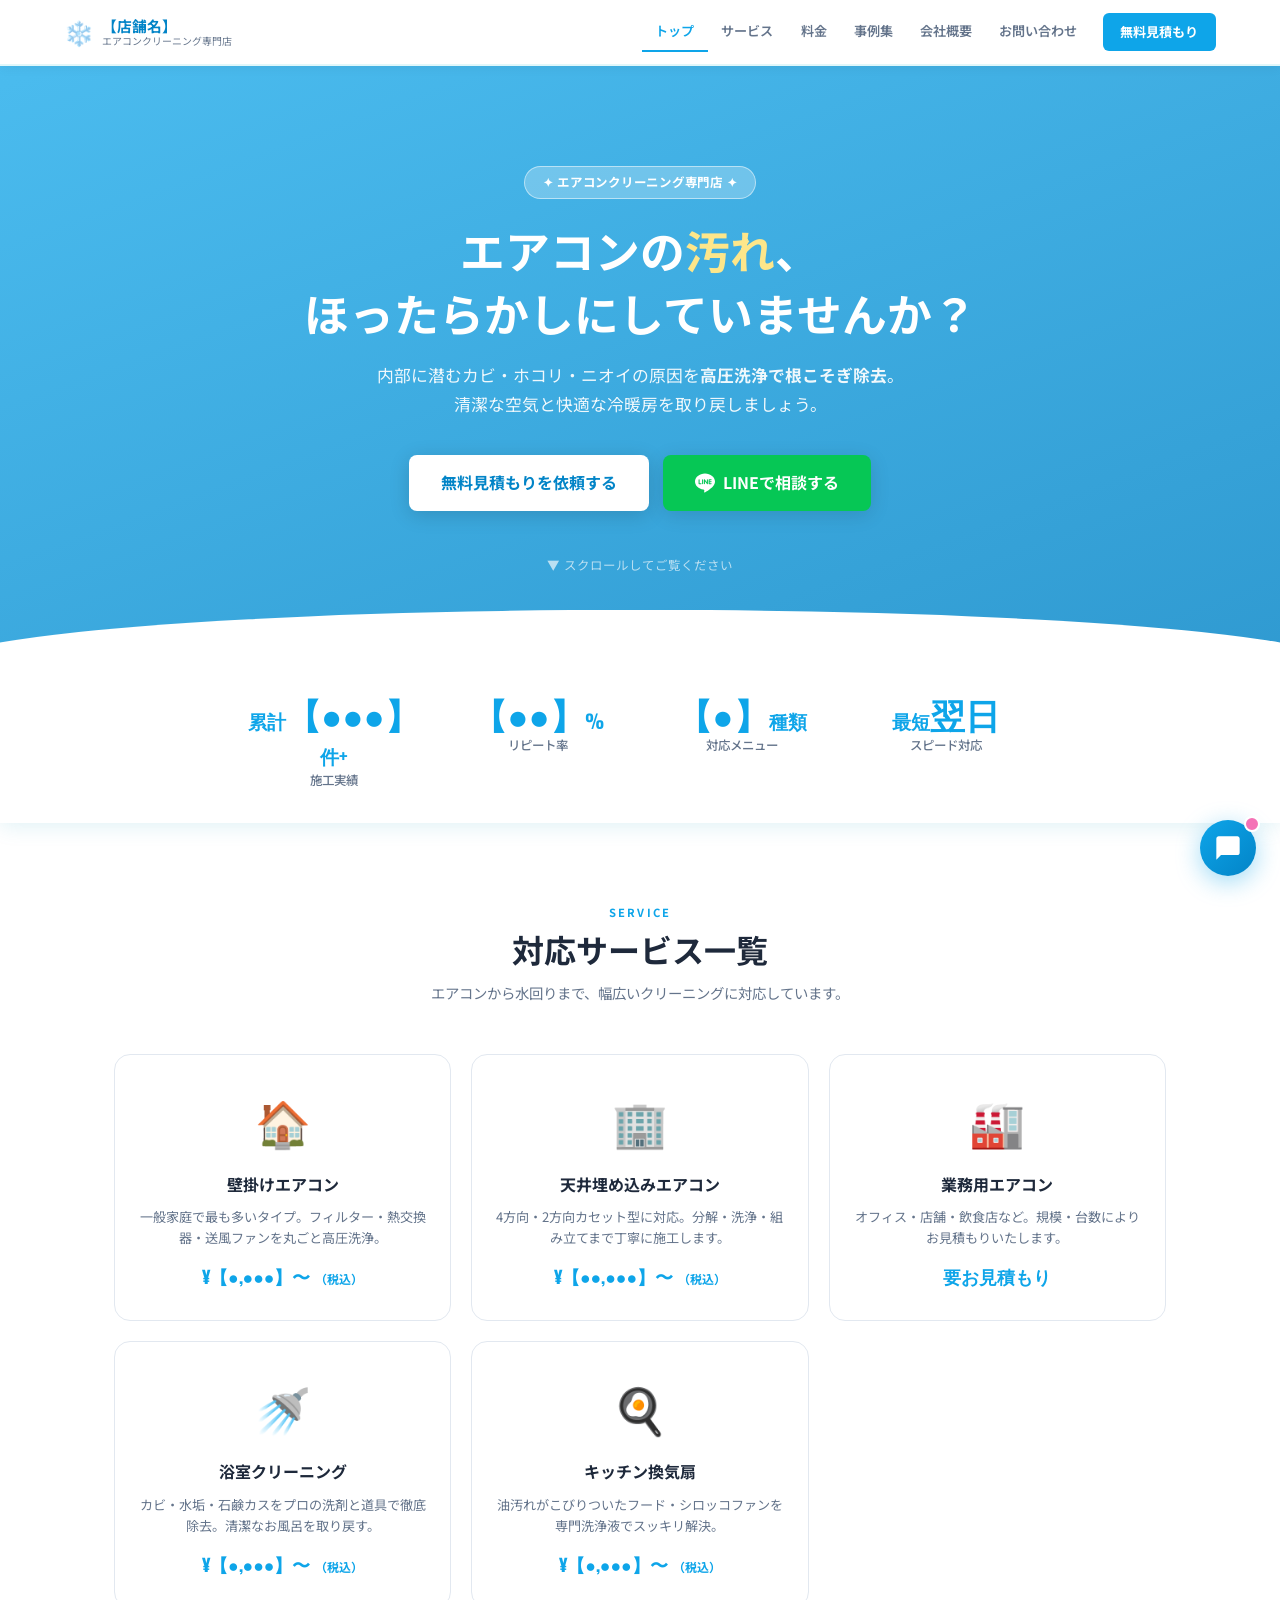
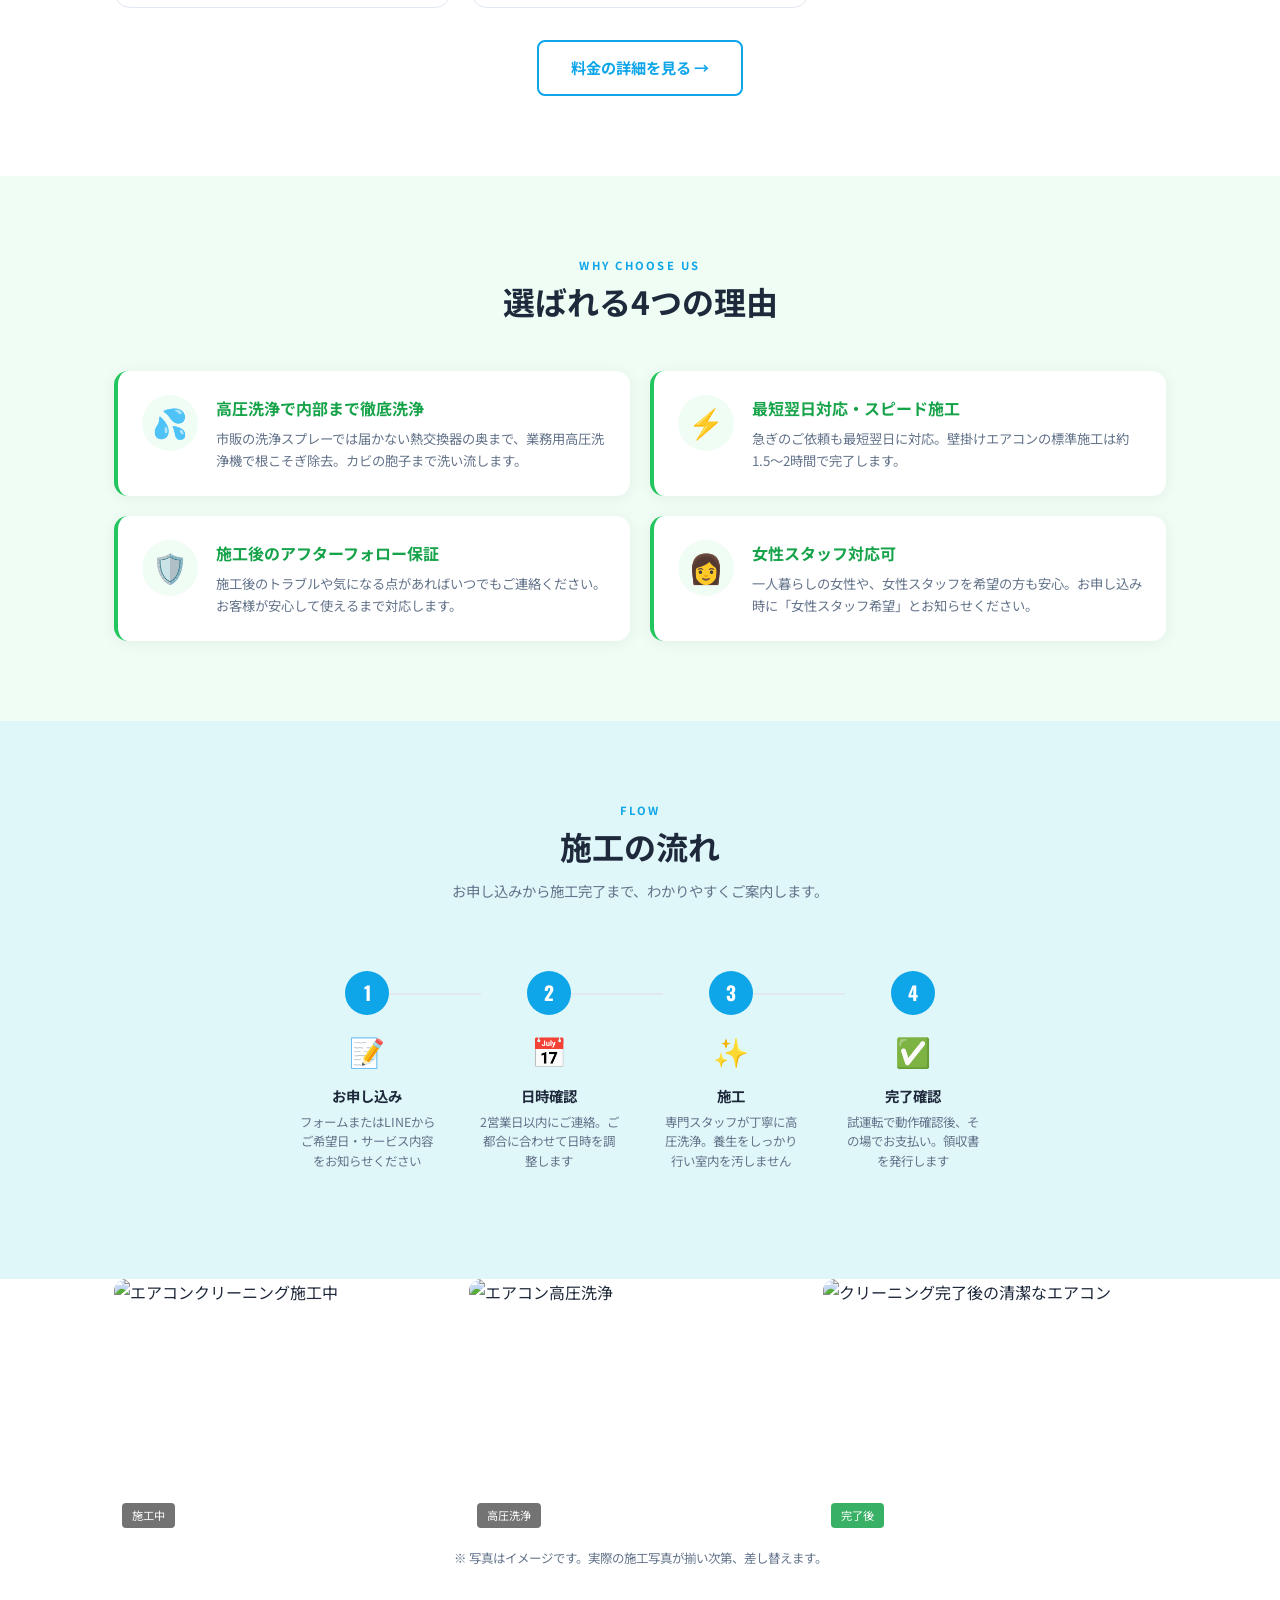
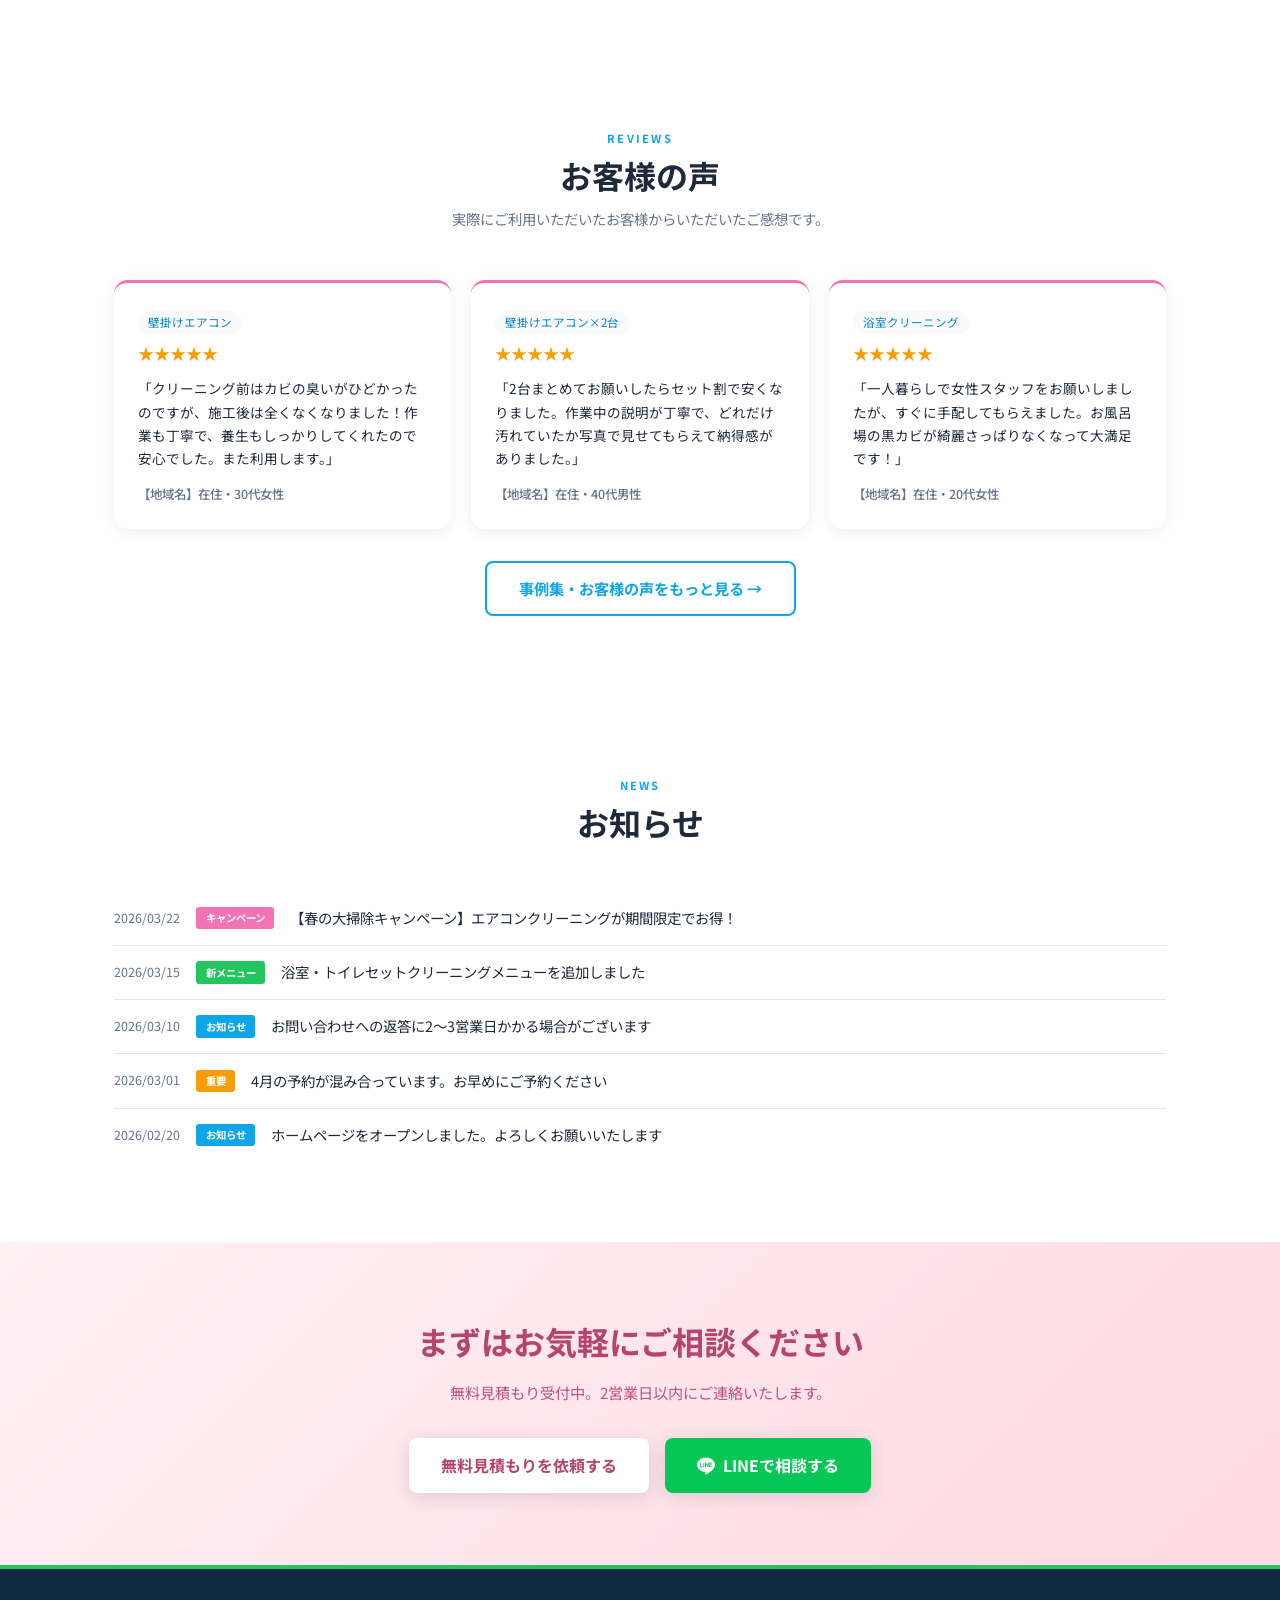
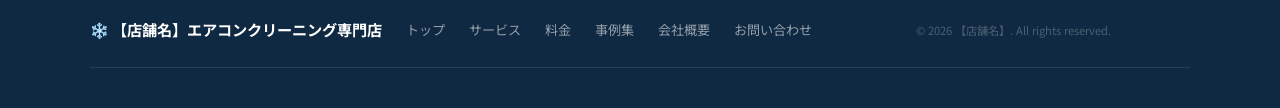
==== commit 6e93bf25: "CTAセクションを透けるような淡い桜色に変更 Co-Authored-By: Claude Sonnet 4.6 <noreply@anthropic.com>" ====
--- a/index.html
+++ b/index.html
@@ -365,9 +365,9 @@
 
     /* ── CTA ── */
     .cta-section {
-      /* 桜色グラデーション：柔らかく温かみのある行動喚起 */
-      background: linear-gradient(135deg, #FFCDD8 0%, #F9A8BF 100%);
-      color: var(--white);
+      /* 透けるような淡い桜色 */
+      background: linear-gradient(135deg, #FFF0F4 0%, #FFD9E4 100%);
+      color: #B5456E;
       text-align: center;
       padding: 72px 24px;
     }
@@ -389,7 +389,7 @@
     }
     .cta-btns .btn-white {
       background: var(--white);
-      color: #E8759A;
+      color: #B5456E;
       font-weight: 700;
       padding: 14px 32px;
       border-radius: 8px;
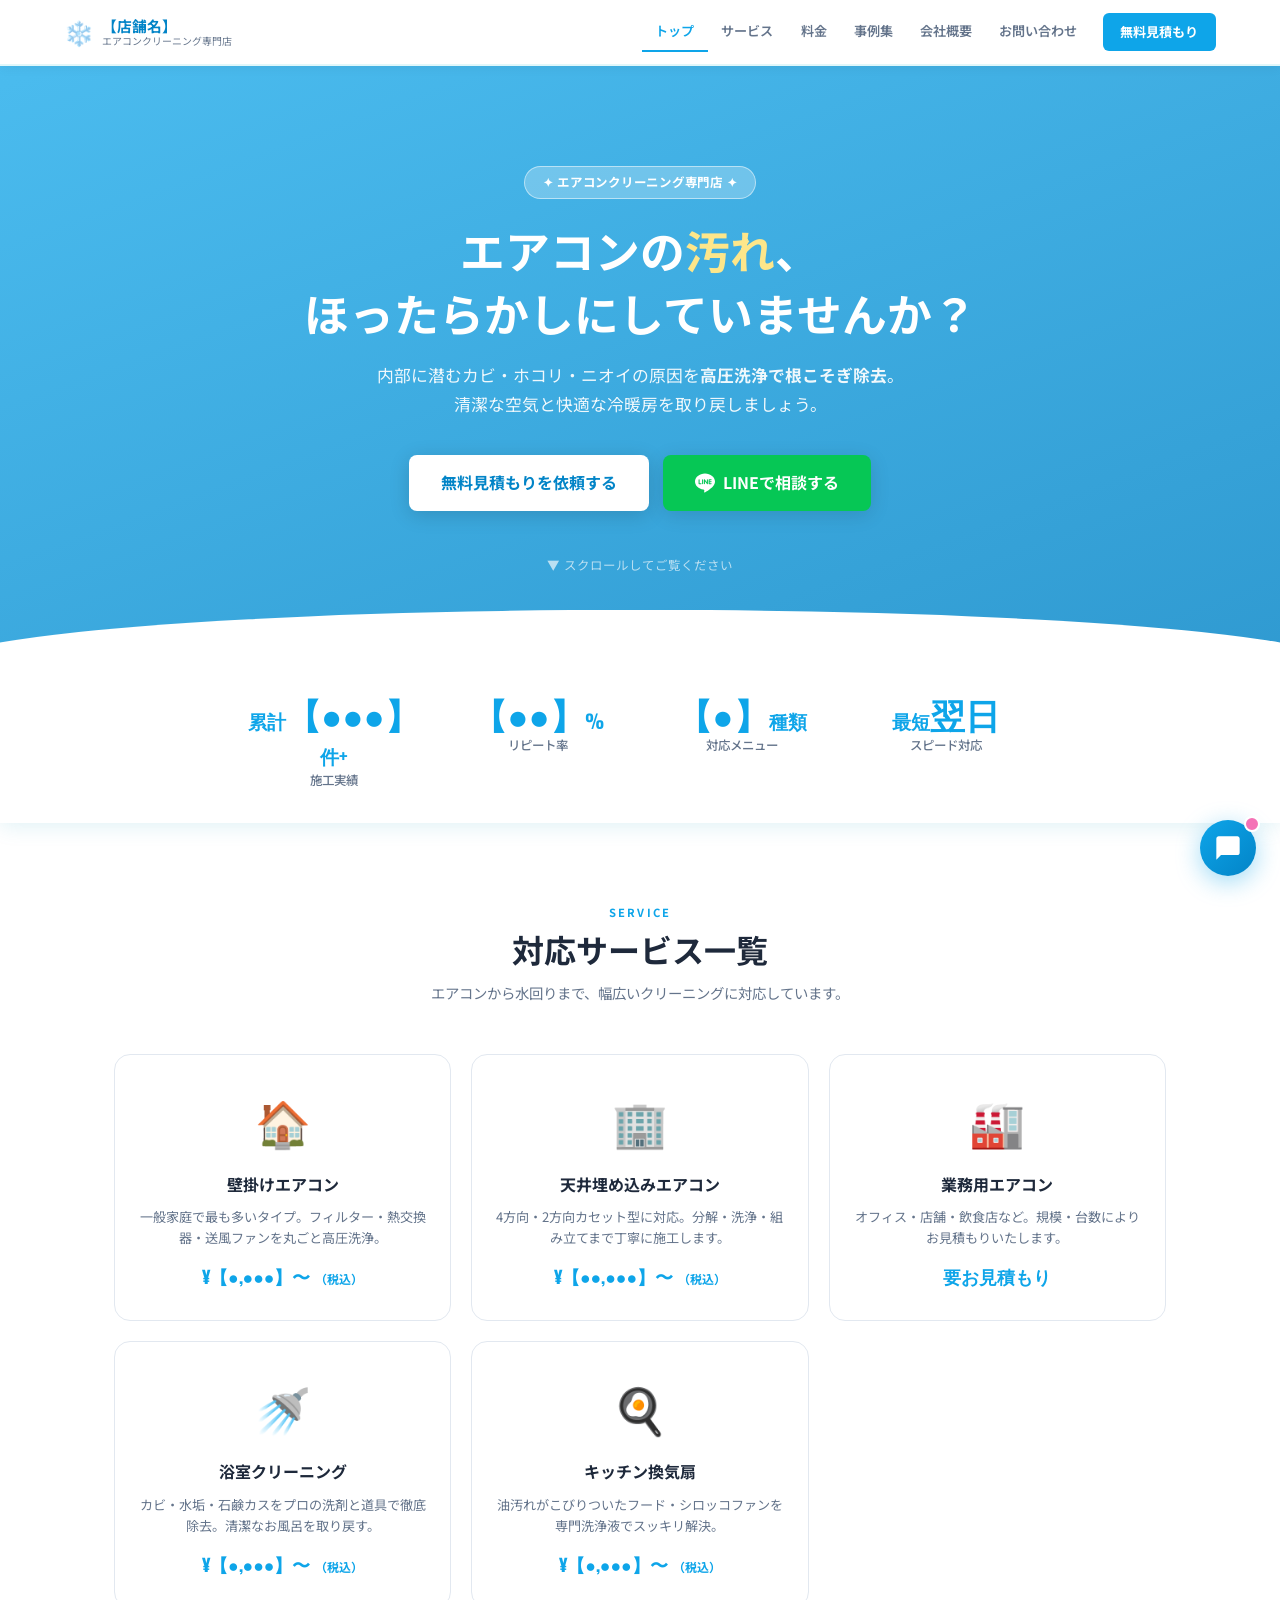
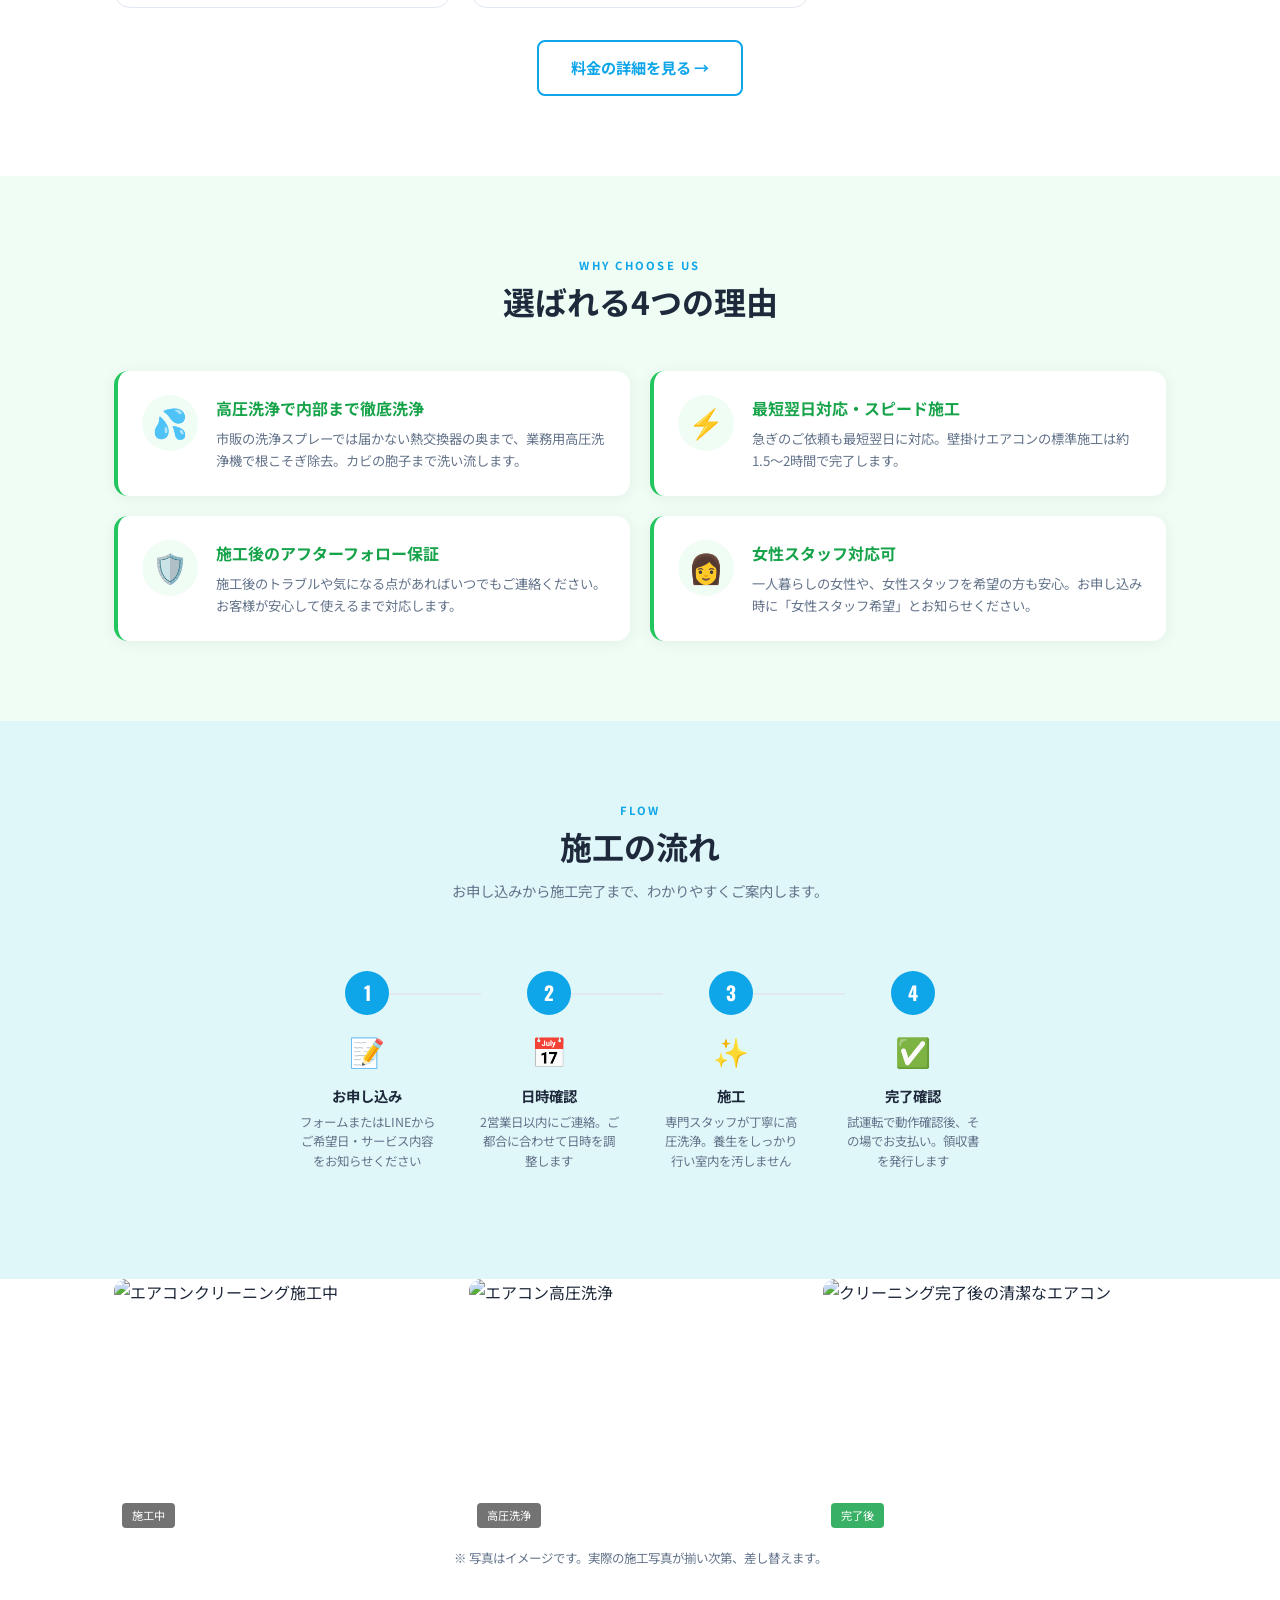
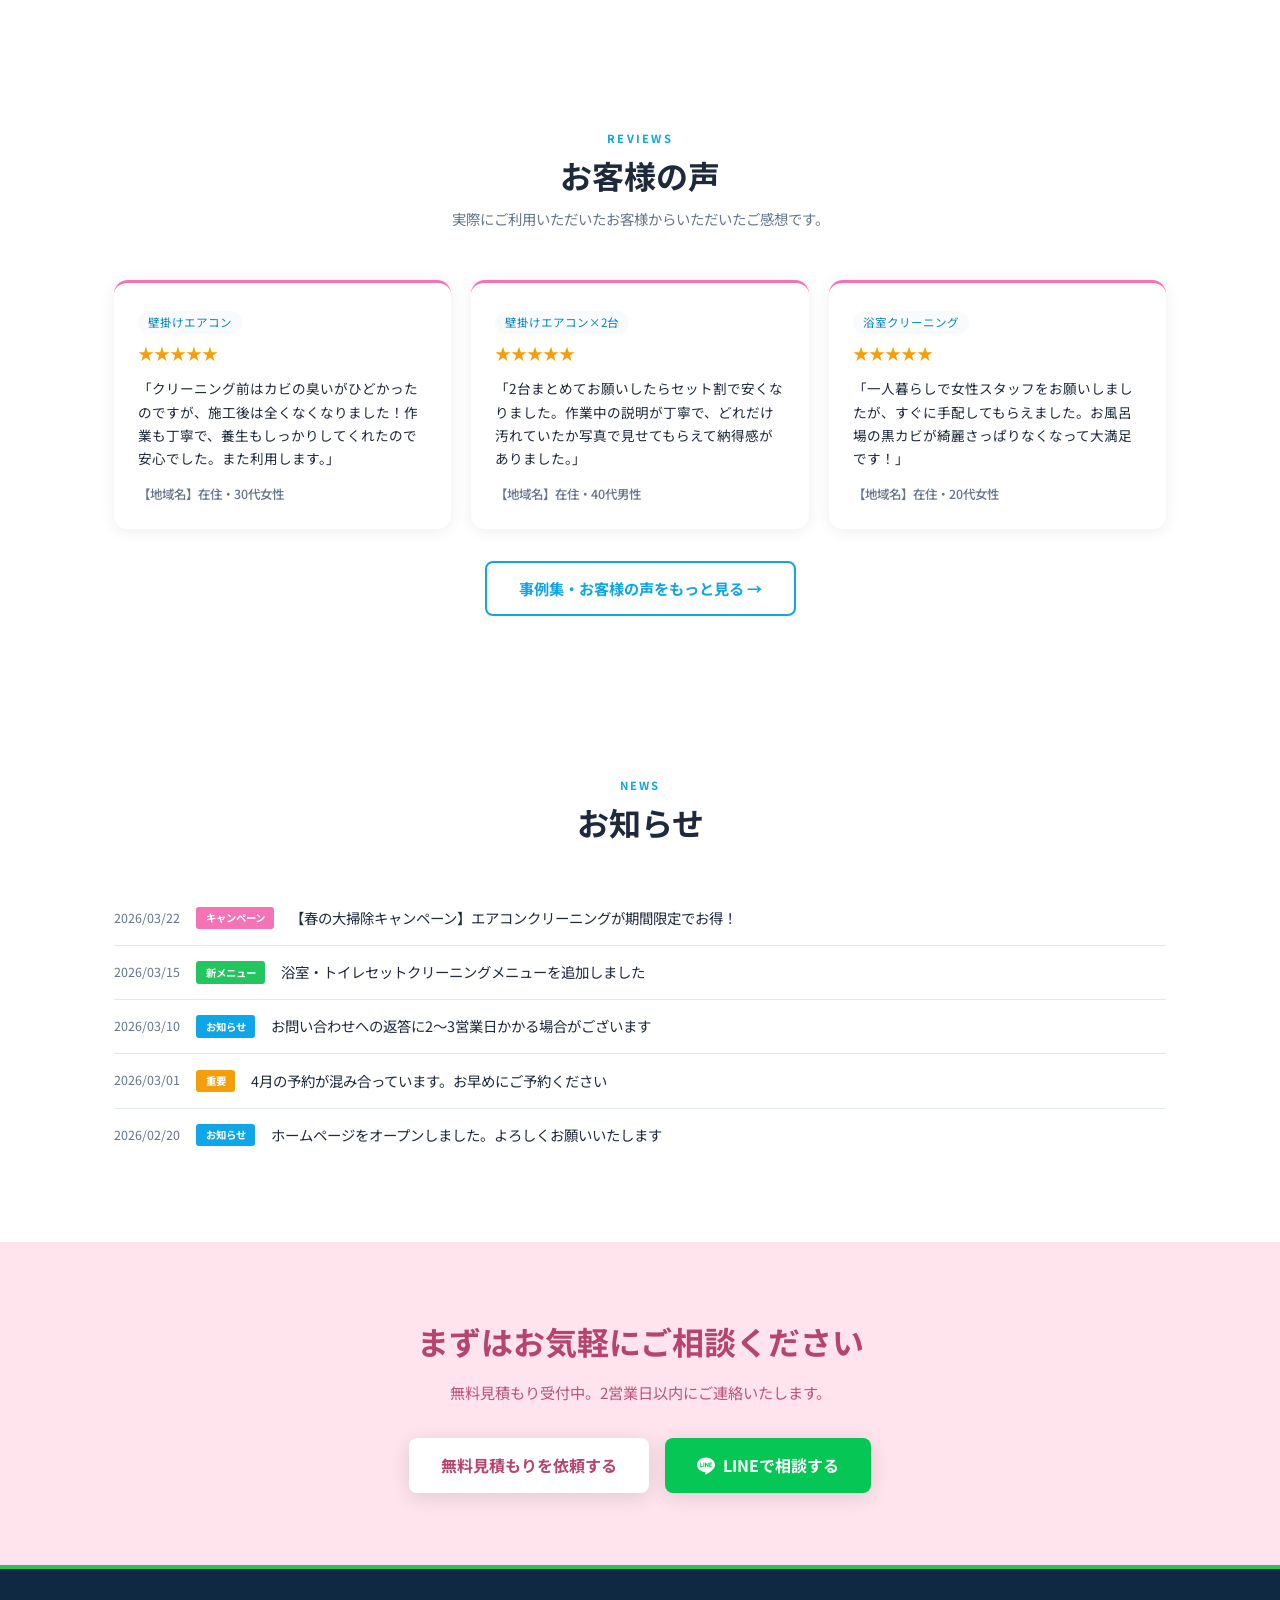
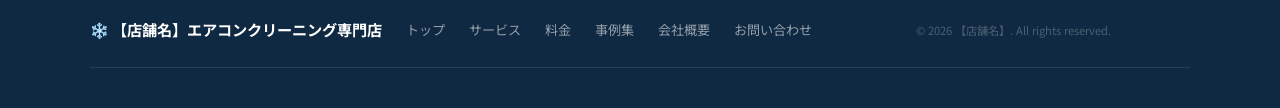
==== commit 8ee5cb79: "CTAセクションをグラデーションなしの淡い桜色に変更 Co-Authored-By: Claude Sonnet 4.6 <noreply@anthropic.com>" ====
--- a/index.html
+++ b/index.html
@@ -365,8 +365,8 @@
 
     /* ── CTA ── */
     .cta-section {
-      /* 透けるような淡い桜色 */
-      background: linear-gradient(135deg, #FFF0F4 0%, #FFD9E4 100%);
+      /* 淡い桜色（均一） */
+      background: #FFE4EE;
       color: #B5456E;
       text-align: center;
       padding: 72px 24px;
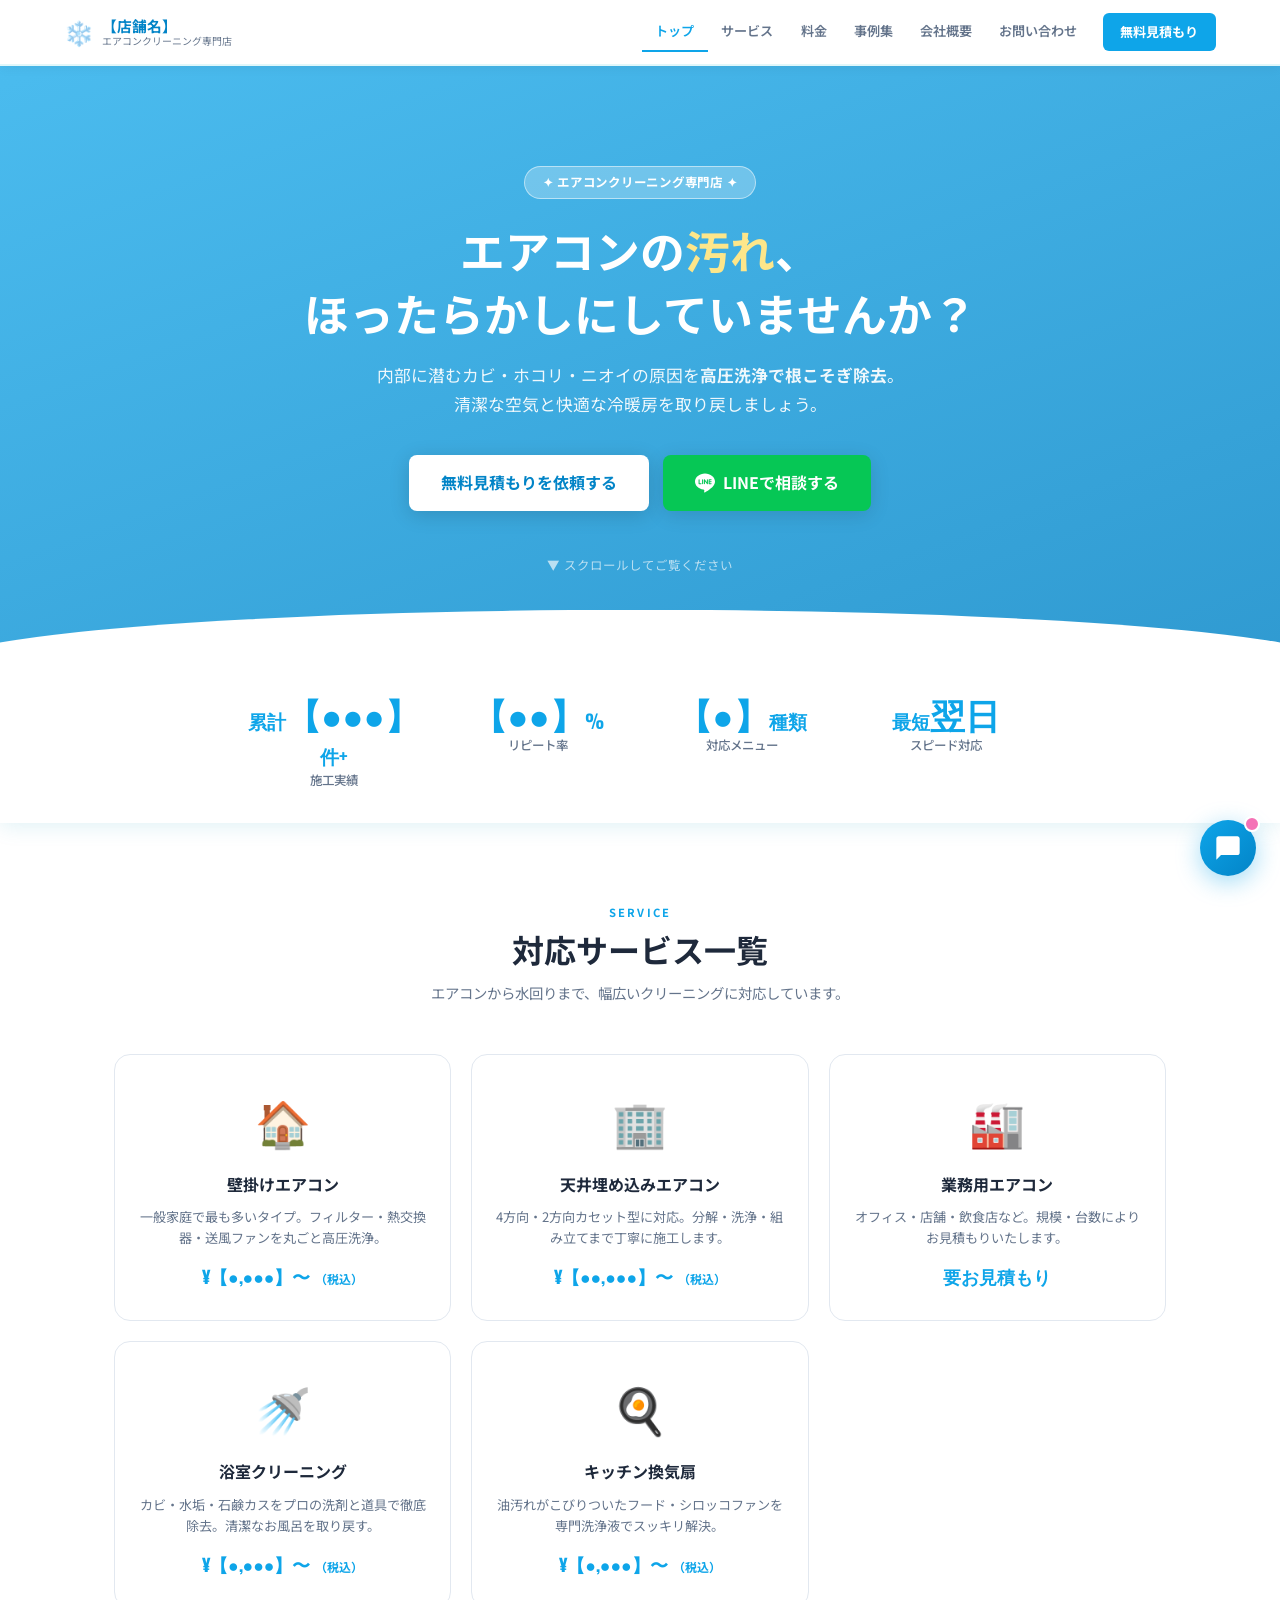
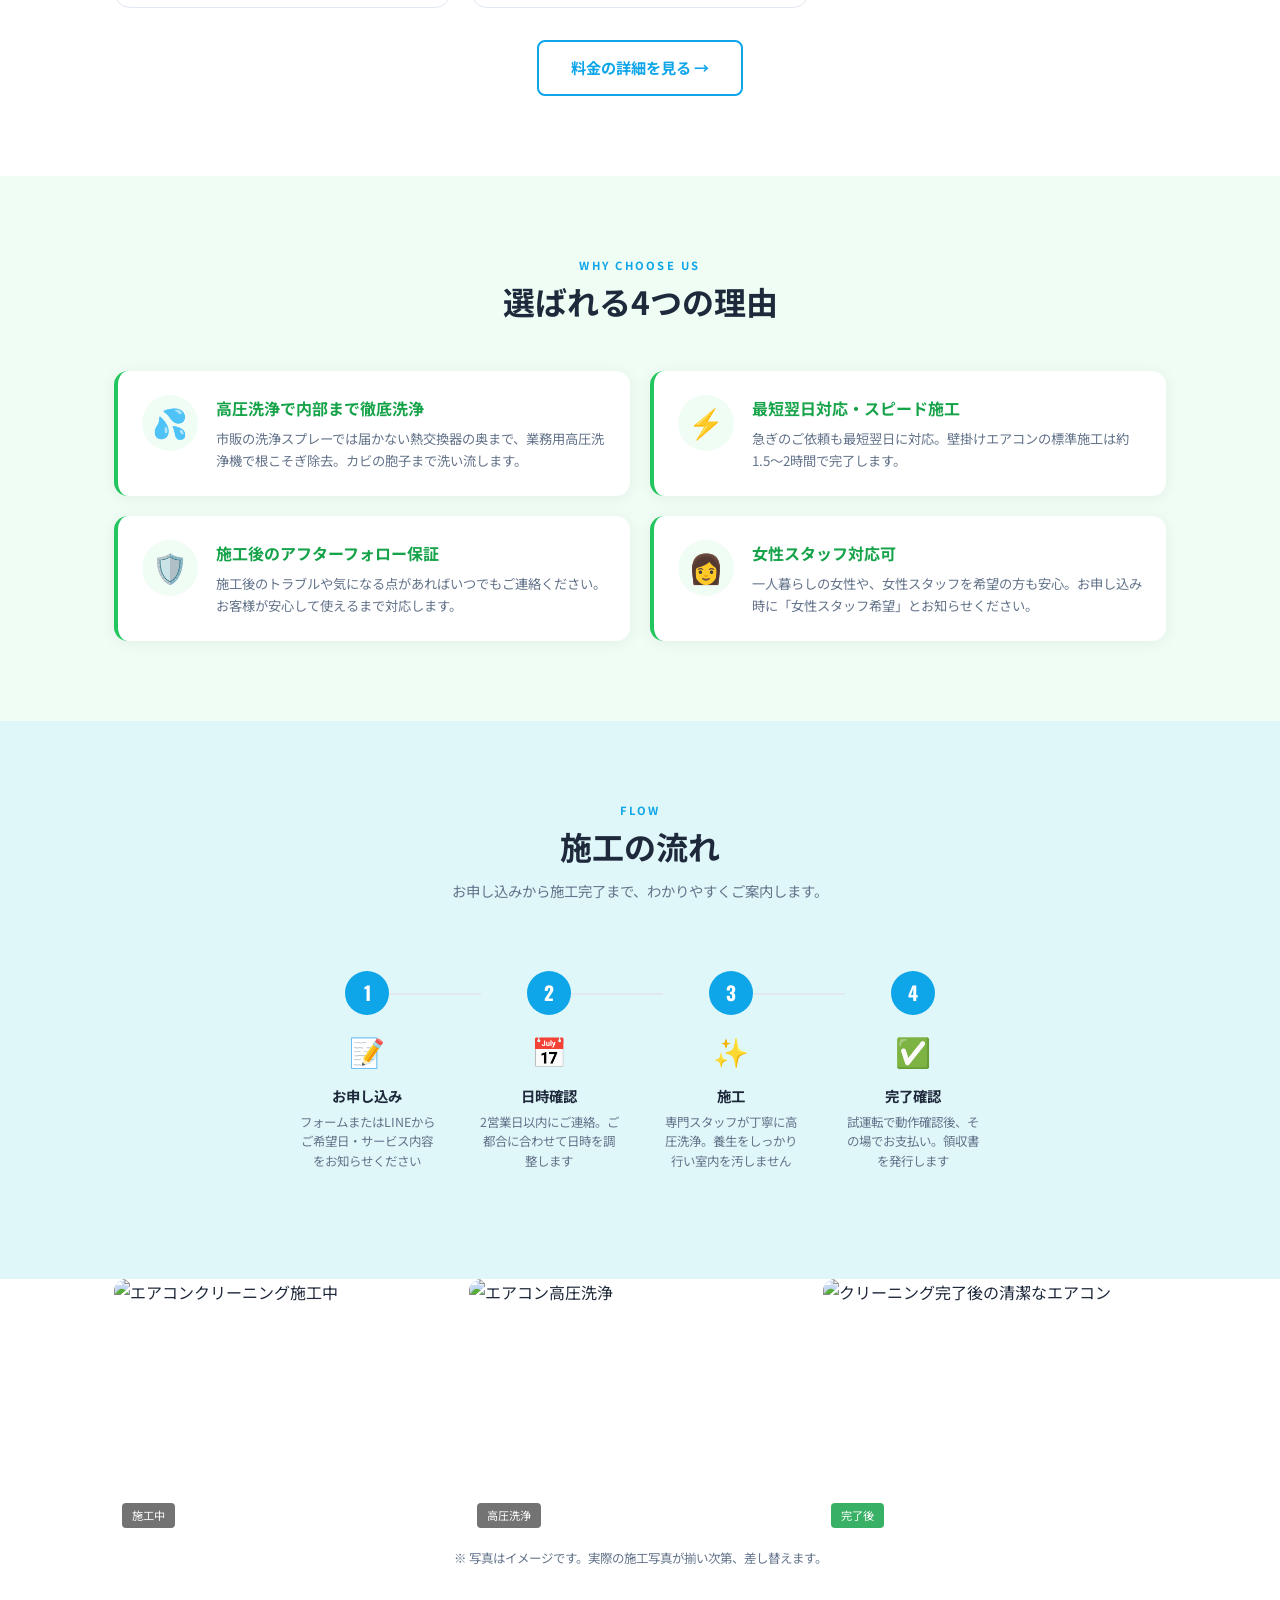
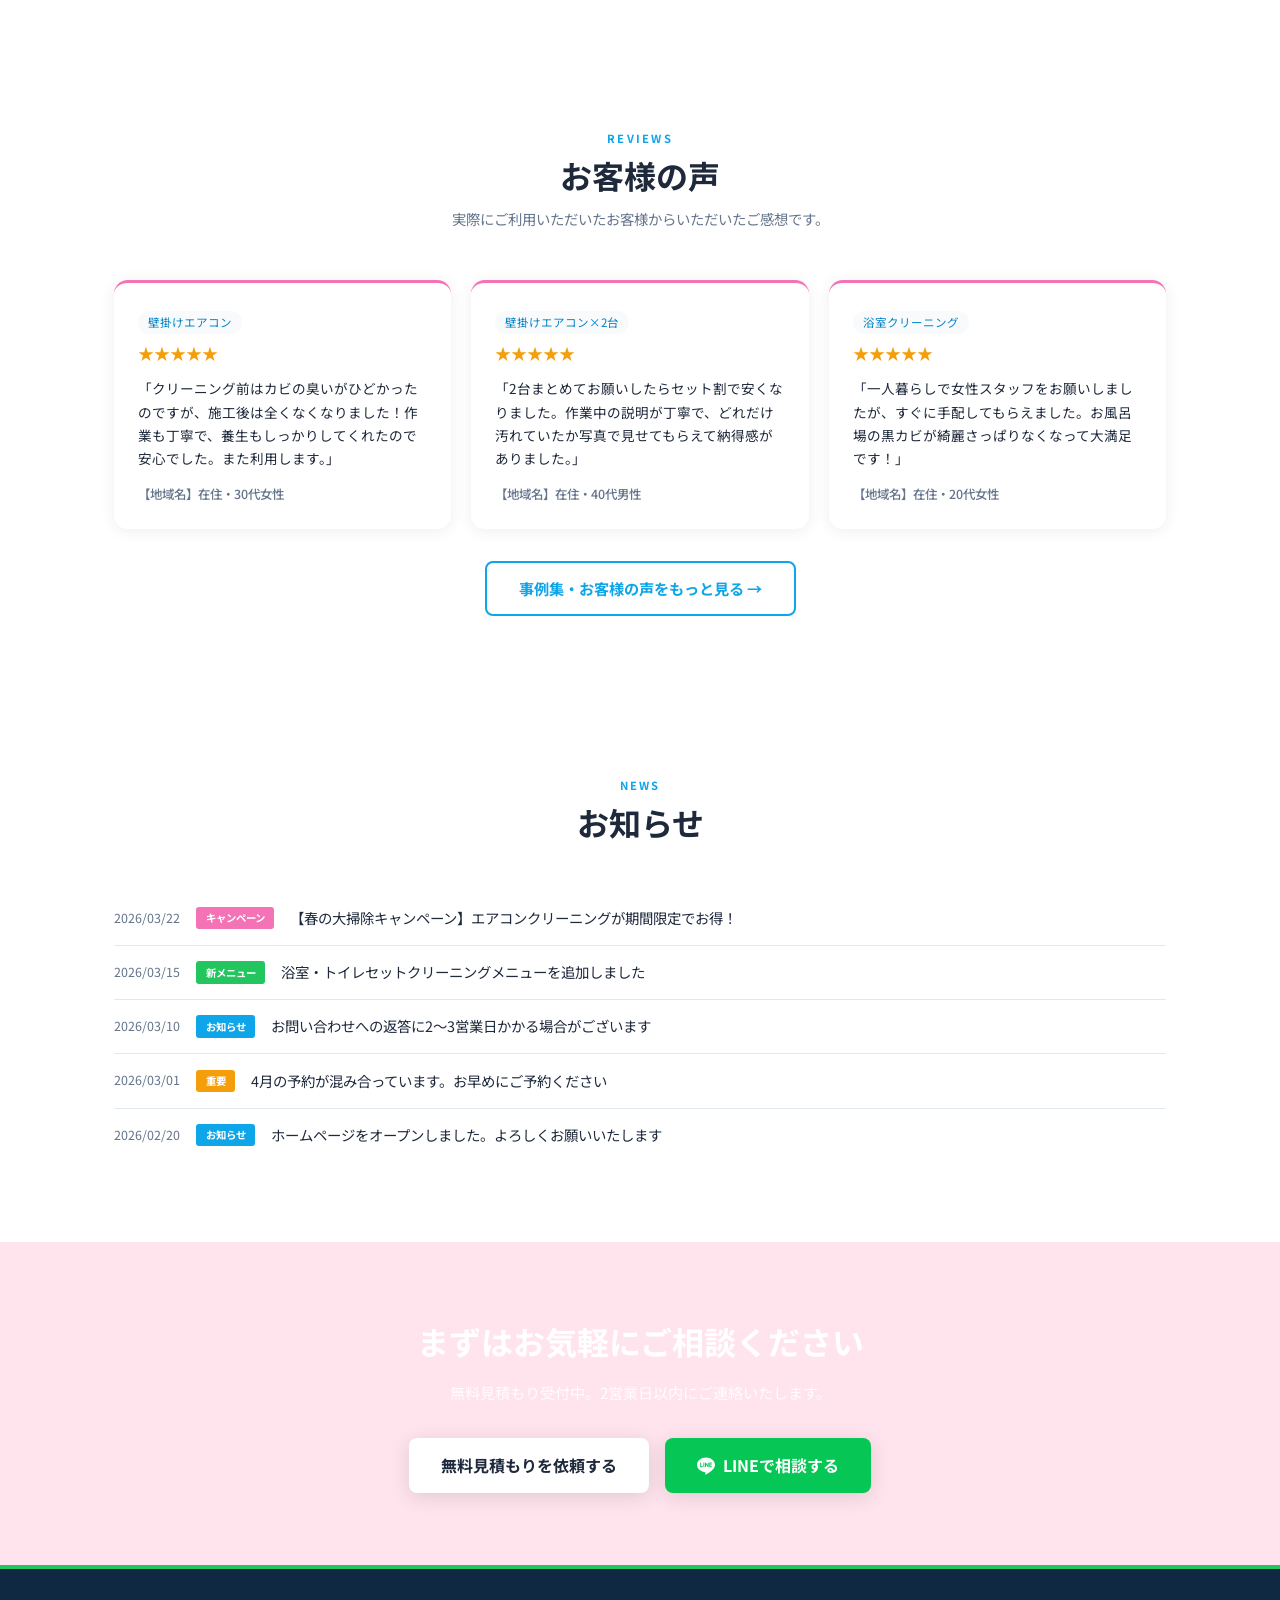
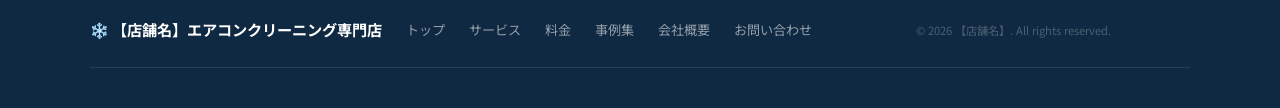
==== commit ff7dd77d: "CTAセクション：文字を白・見積ボタンを黒に変更 Co-Authored-By: Claude Sonnet 4.6 <noreply@anthropic.com>" ====
--- a/index.html
+++ b/index.html
@@ -367,7 +367,7 @@
     .cta-section {
       /* 淡い桜色（均一） */
       background: #FFE4EE;
-      color: #B5456E;
+      color: var(--white);
       text-align: center;
       padding: 72px 24px;
     }
@@ -389,7 +389,7 @@
     }
     .cta-btns .btn-white {
       background: var(--white);
-      color: #B5456E;
+      color: #1E293B;
       font-weight: 700;
       padding: 14px 32px;
       border-radius: 8px;
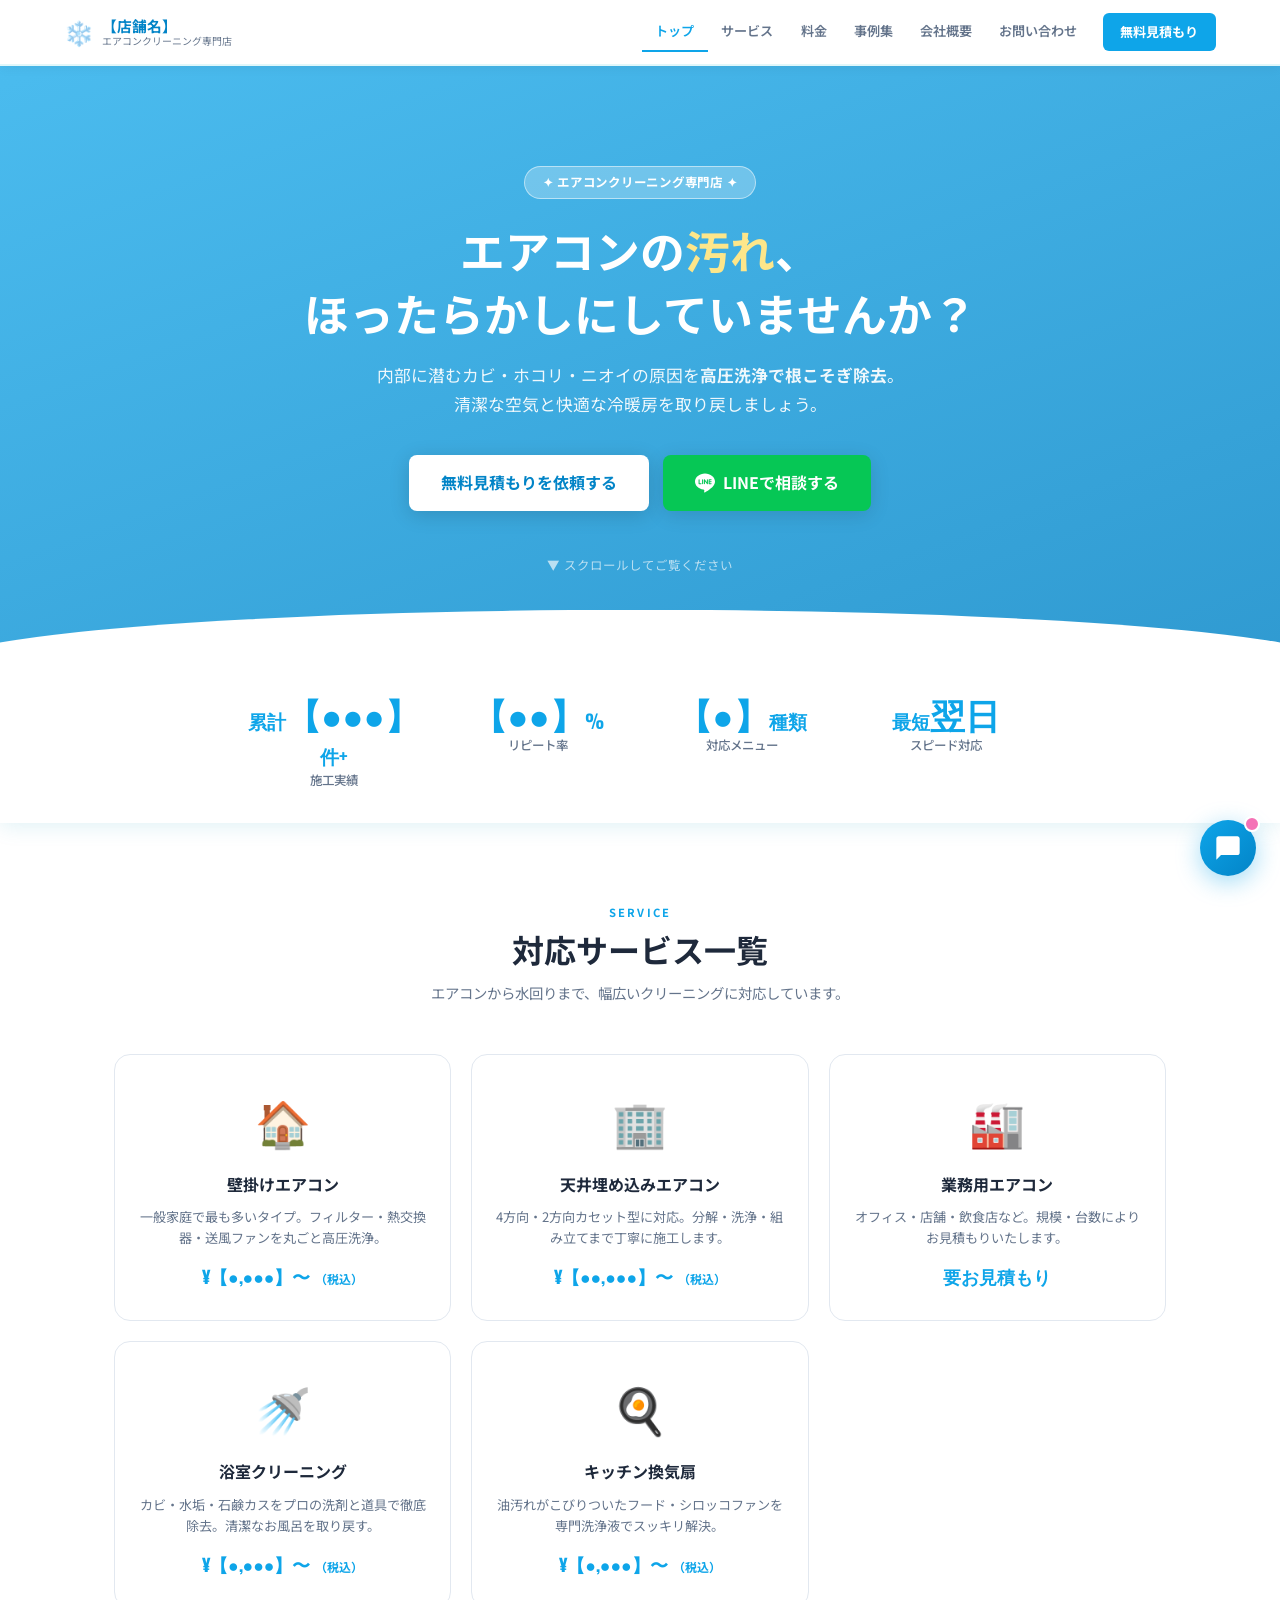
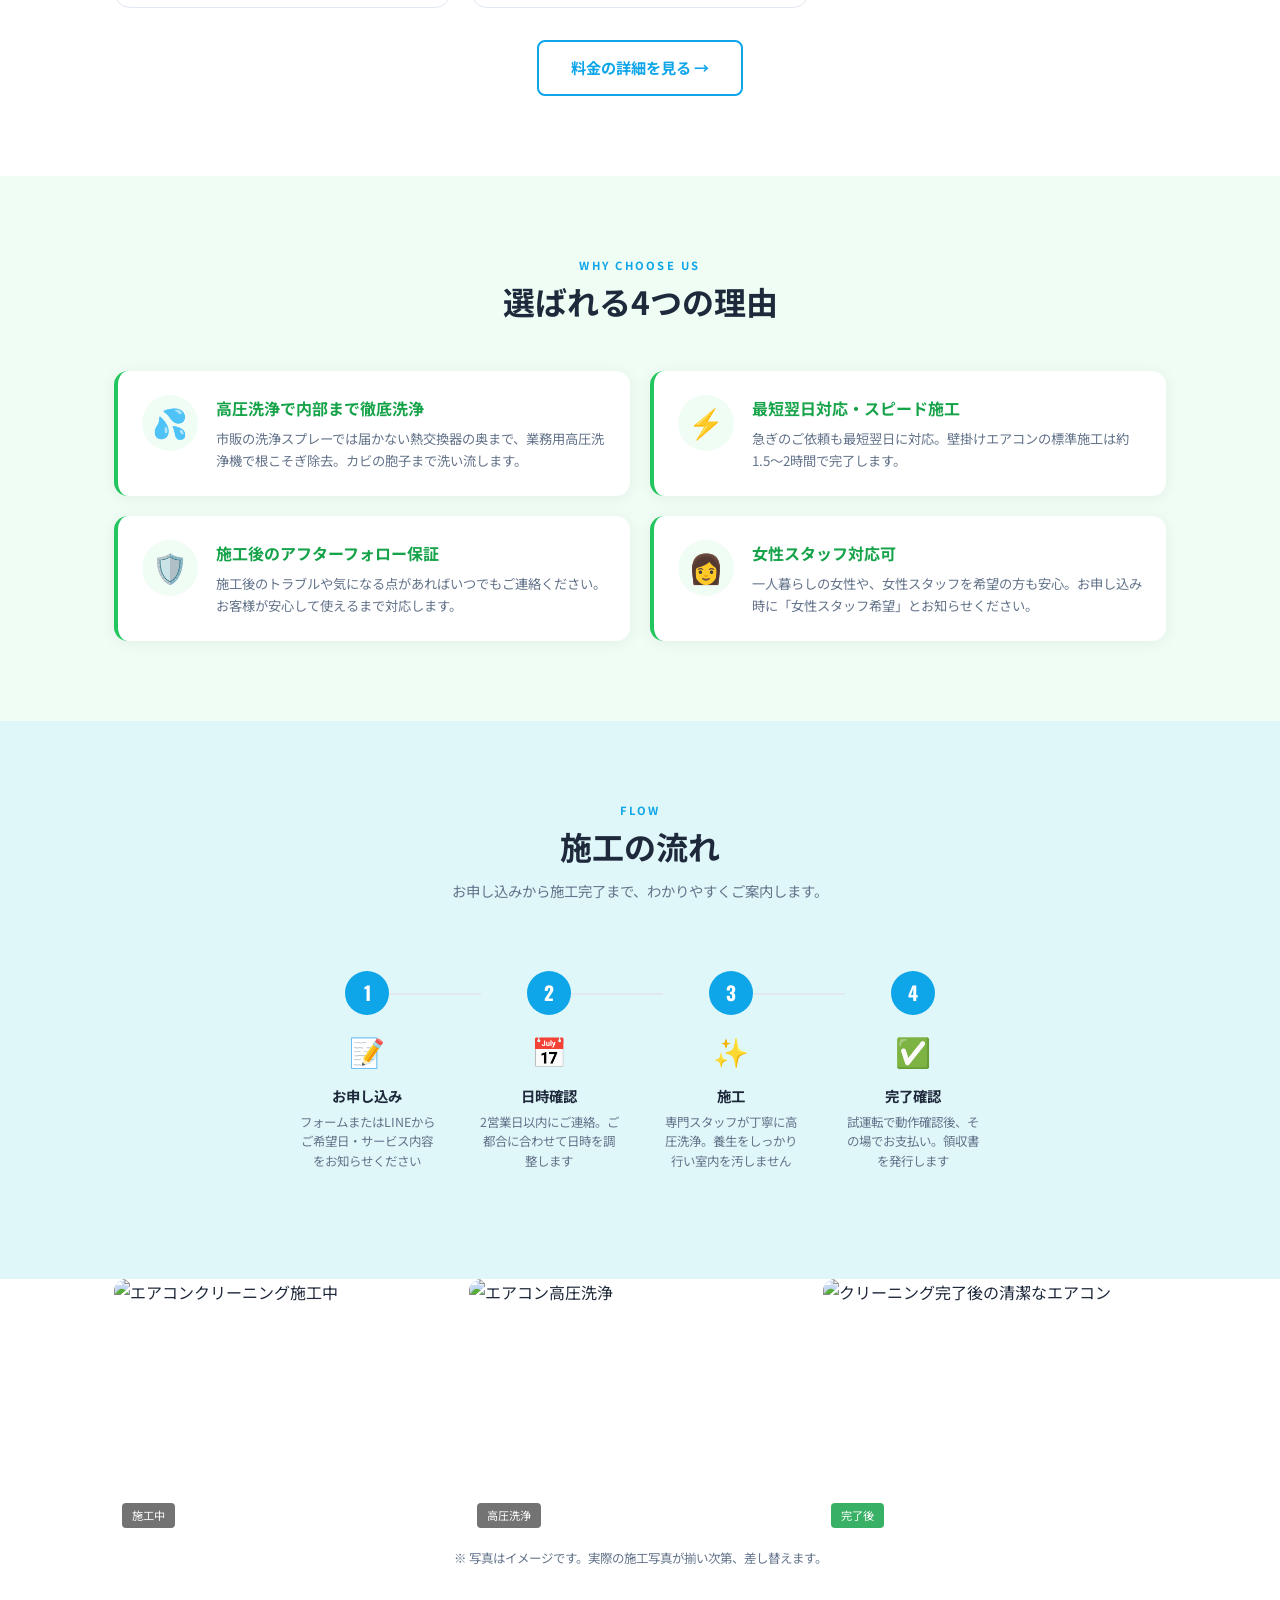
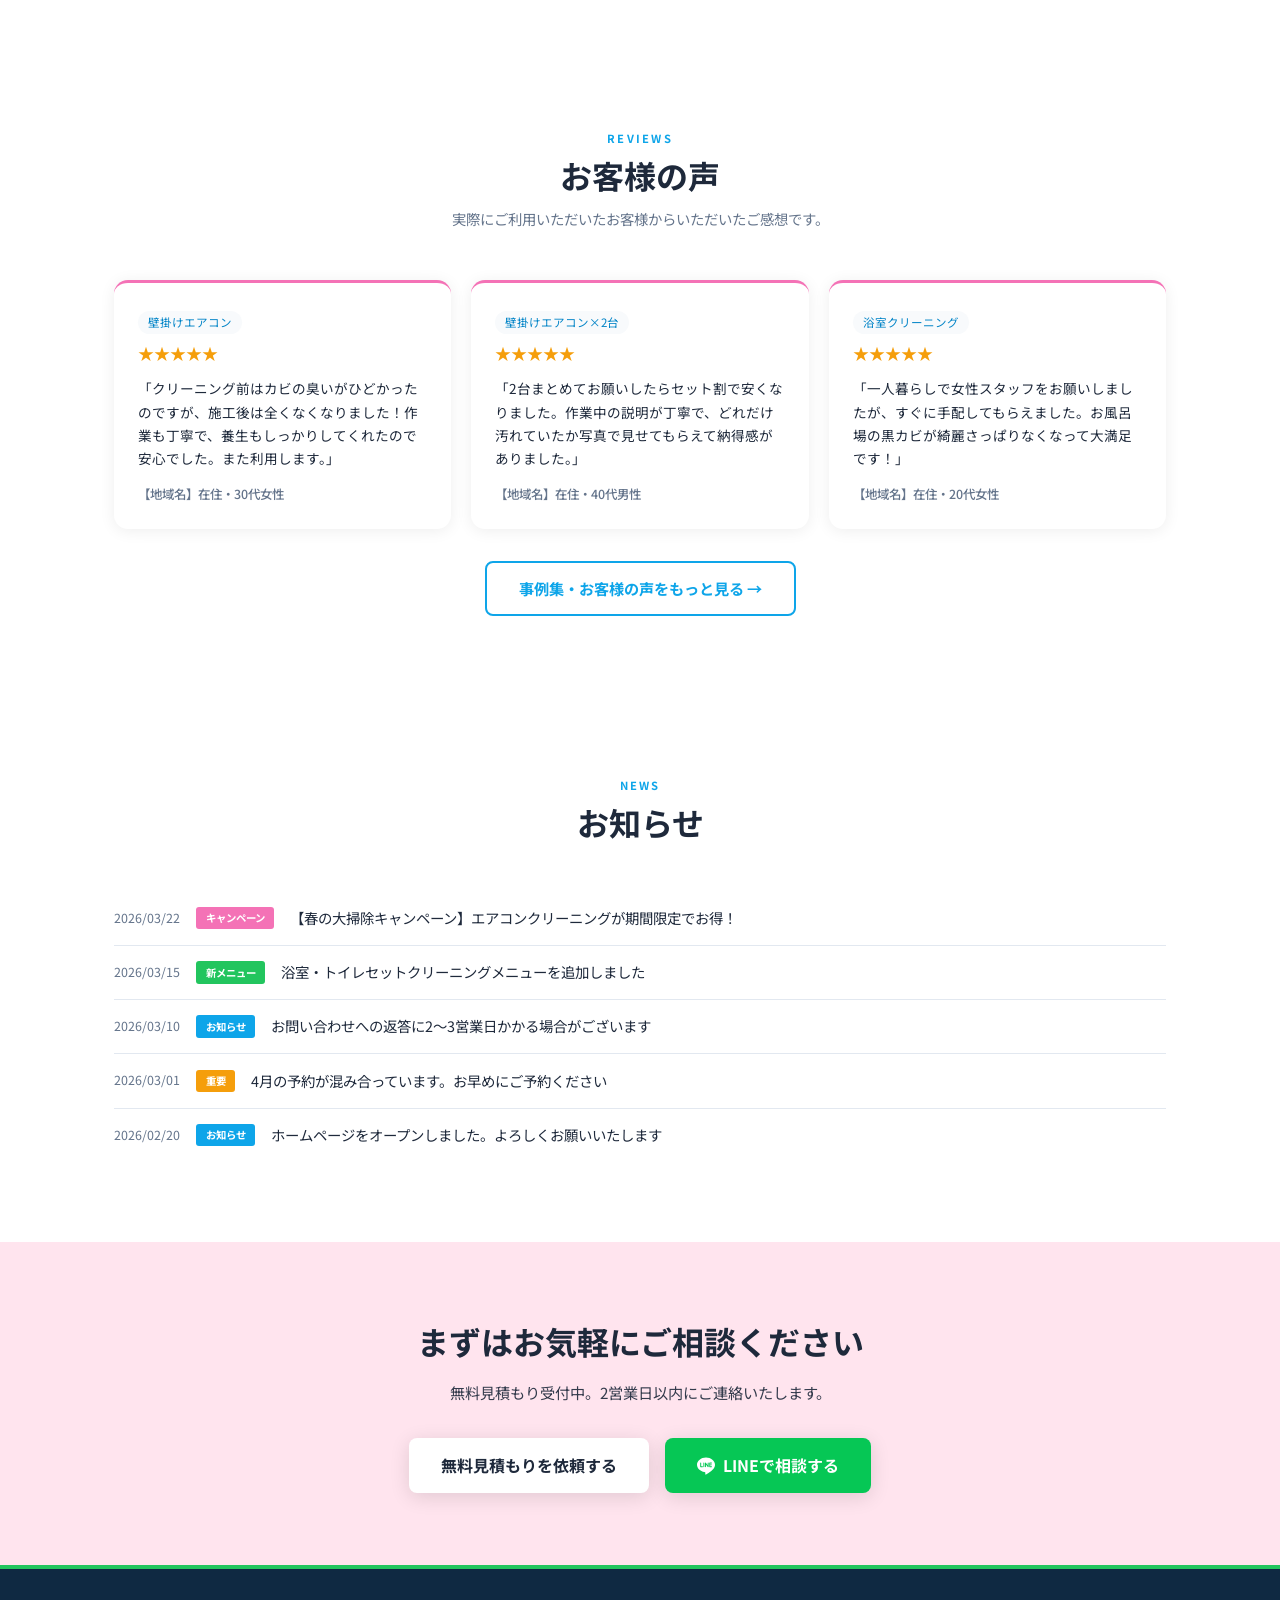
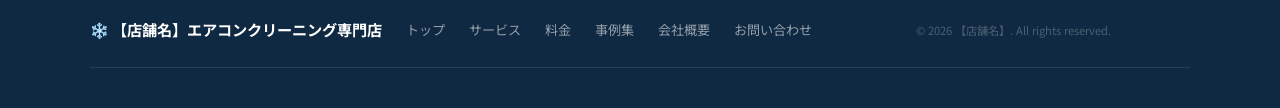
==== commit 170db4f1: "CTAセクション：文字色を黒に戻す Co-Authored-By: Claude Sonnet 4.6 <noreply@anthropic.com>" ====
--- a/index.html
+++ b/index.html
@@ -367,7 +367,7 @@
     .cta-section {
       /* 淡い桜色（均一） */
       background: #FFE4EE;
-      color: var(--white);
+      color: #1E293B;
       text-align: center;
       padding: 72px 24px;
     }
